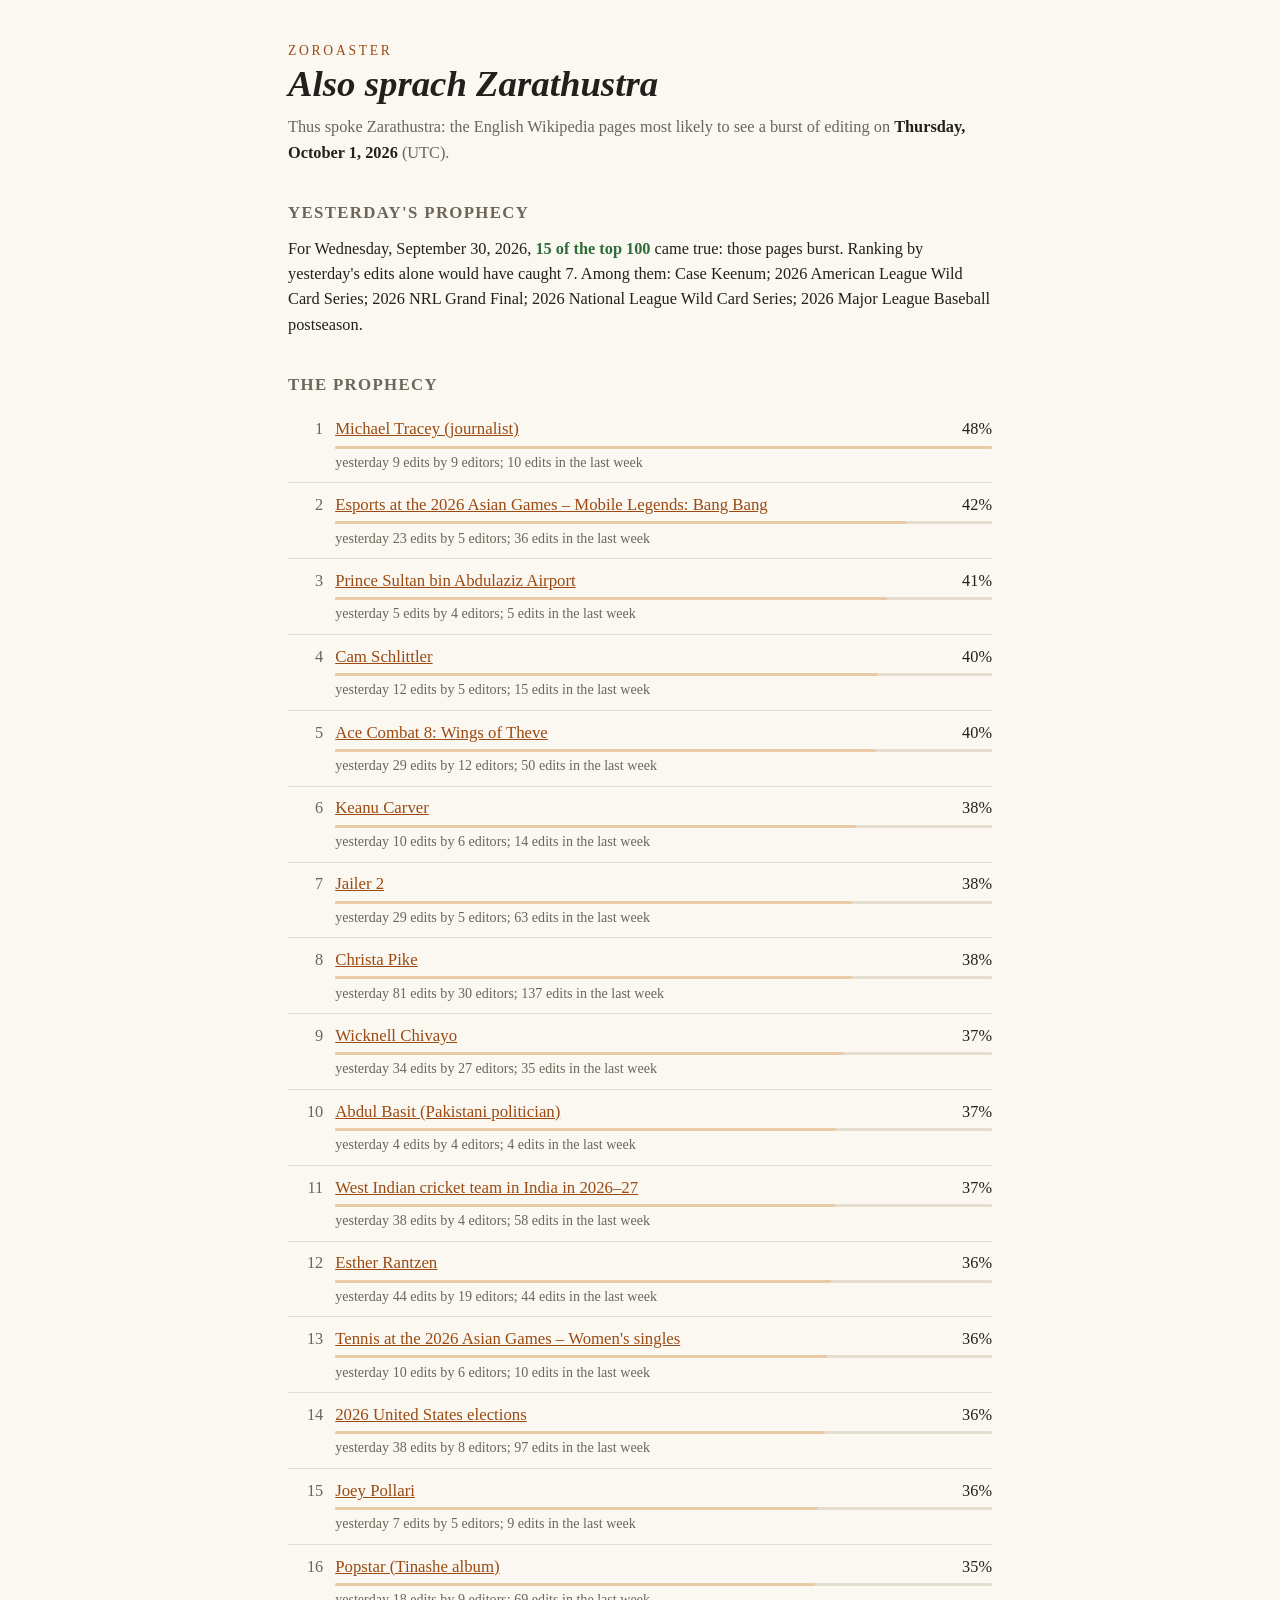
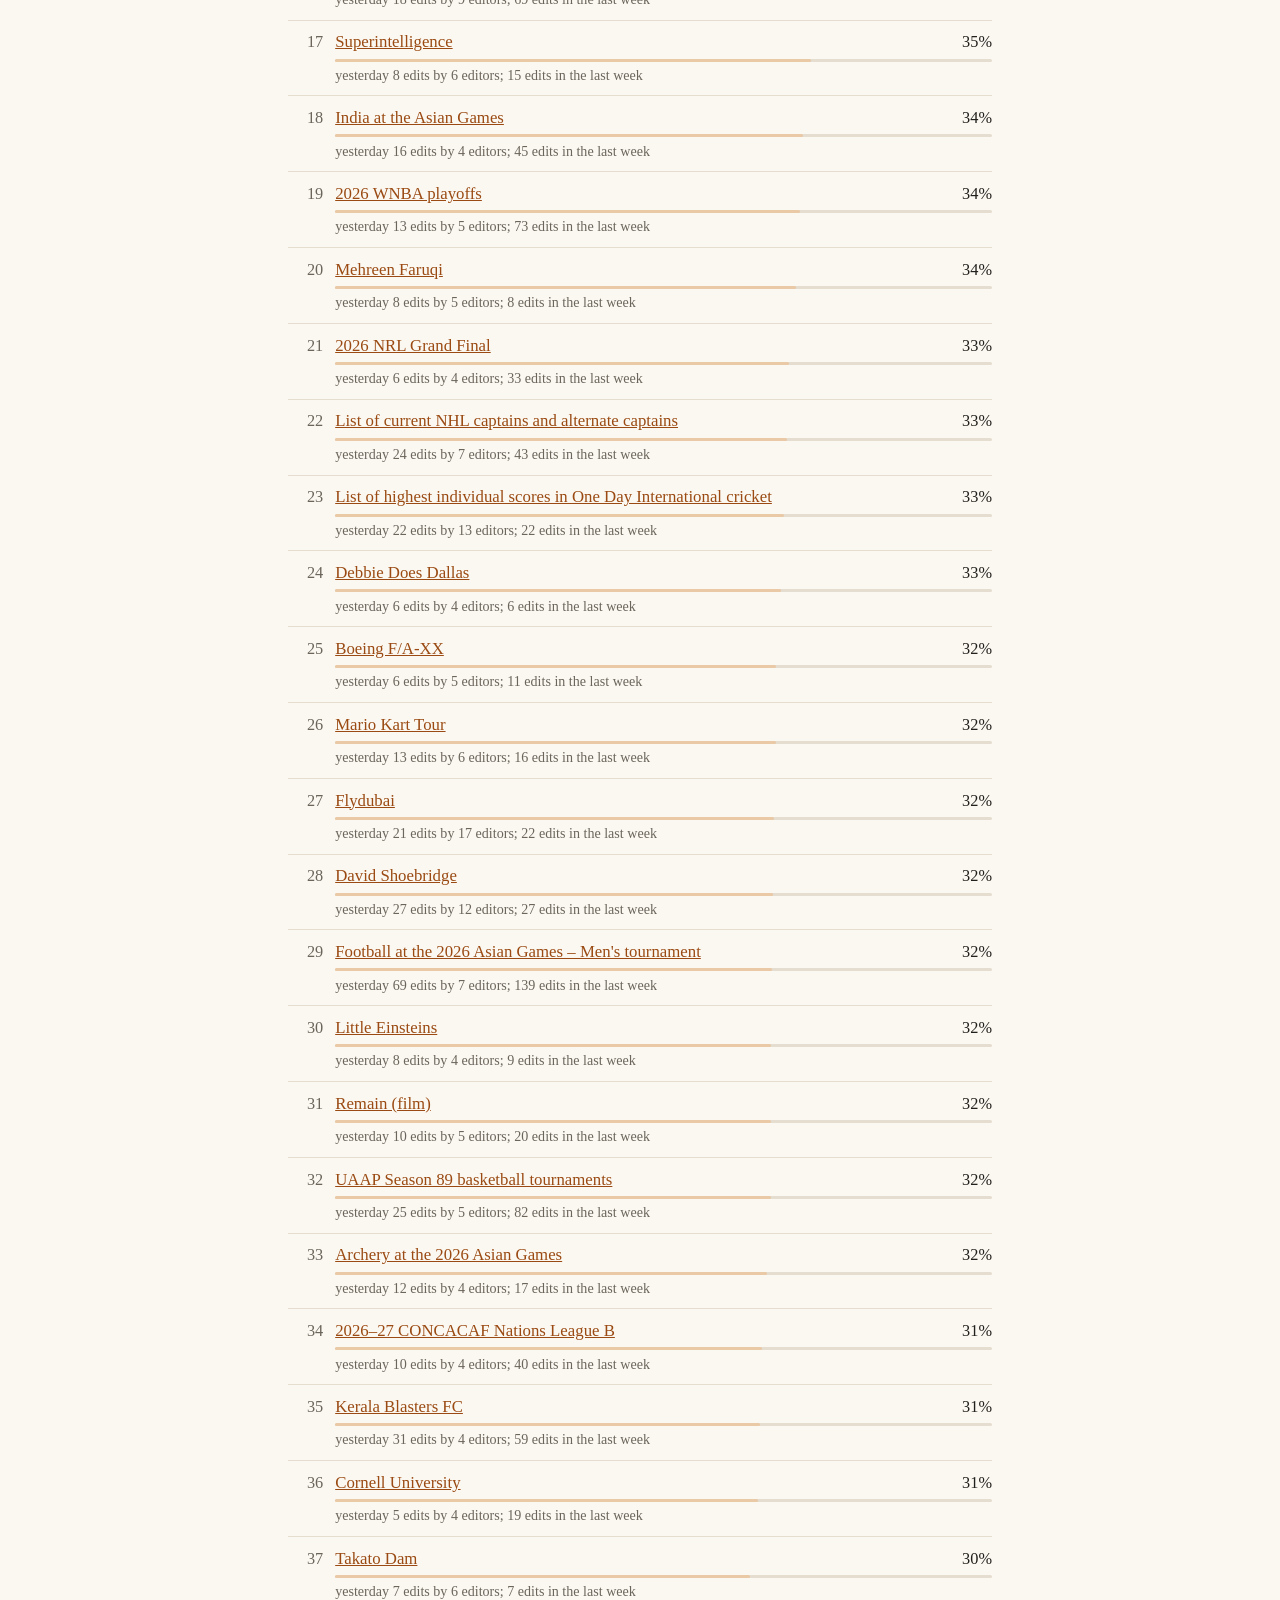
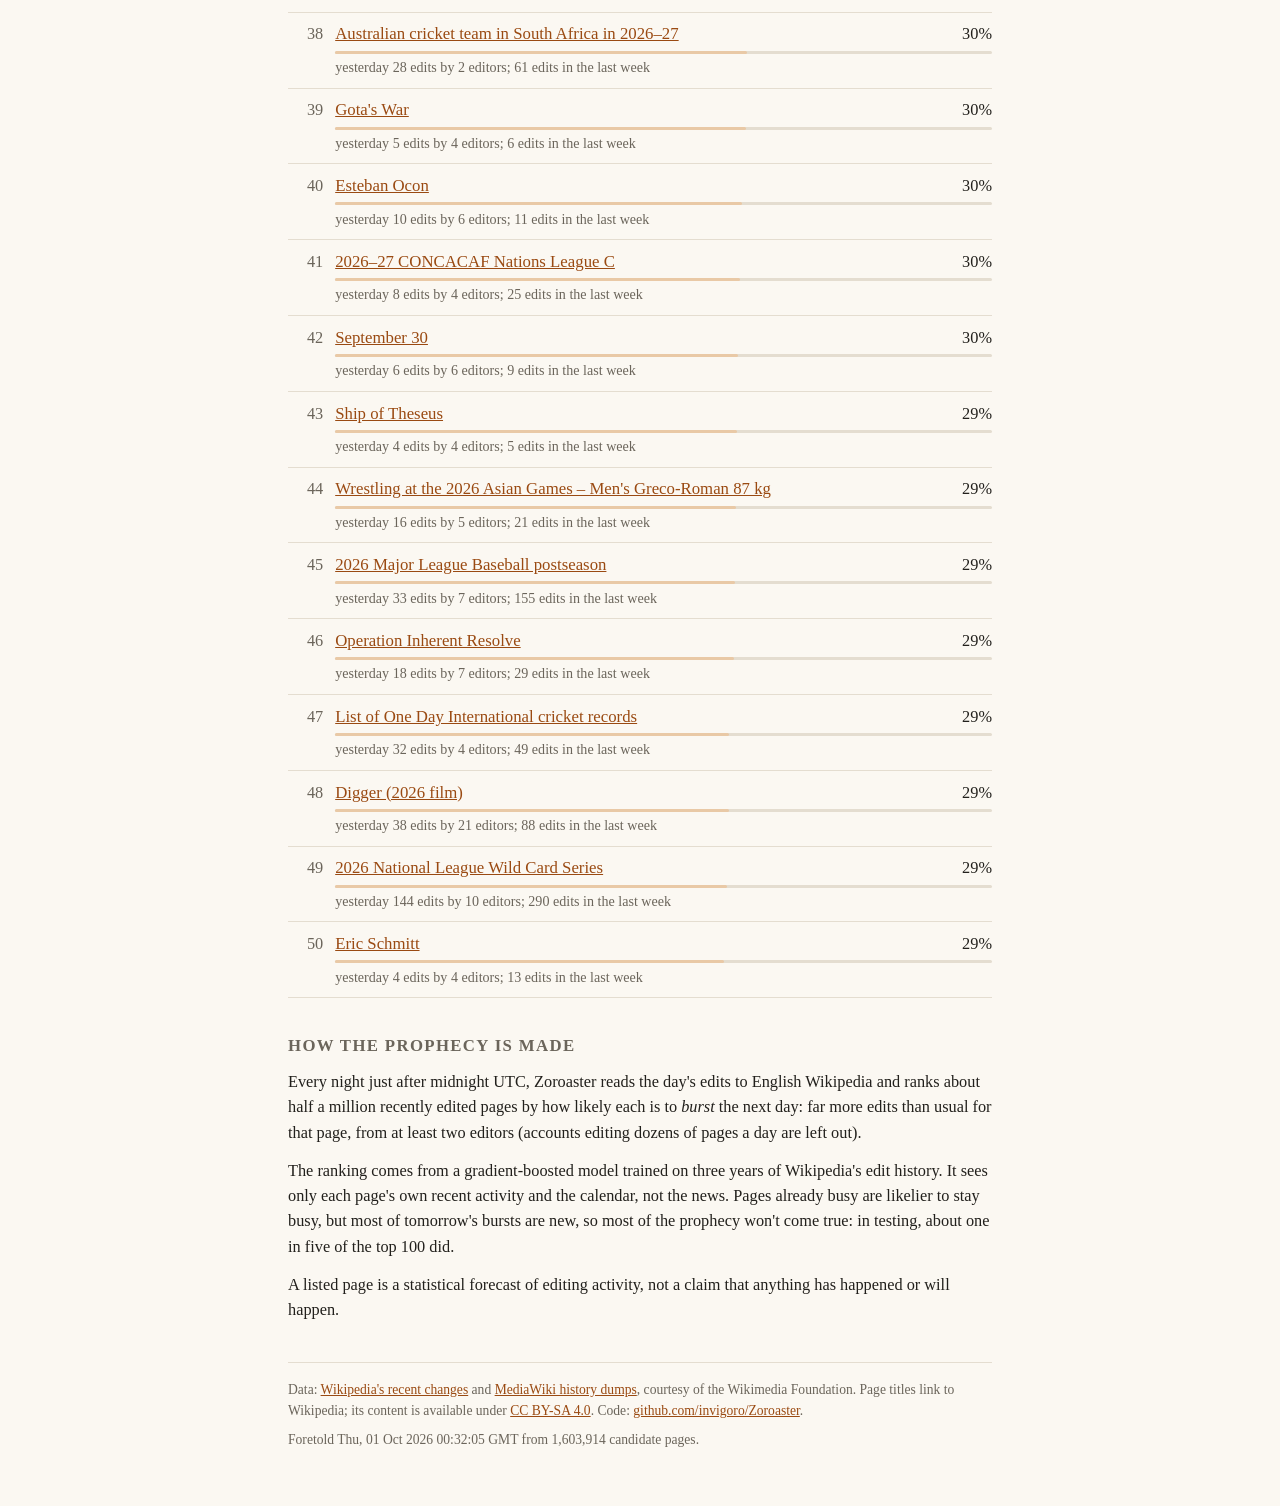
==== index.html @ 2bb51a5d "Prophecy for 2026-10-01" ====
<!doctype html>
<html lang="en">
<head>
  <meta charset="utf-8">
  <meta name="viewport" content="width=device-width, initial-scale=1">
  <title>Zoroaster: tomorrow's Wikipedia bursts</title>
  <meta name="description" content="Each night, Zoroaster reads the day's edits to English Wikipedia and foretells which pages will see a burst of editing tomorrow.">
  <link rel="stylesheet" href="style.css">
</head>
<body>
  <header>
    <p class="kicker">Zoroaster</p>
    <h1>Also sprach Zarathustra</h1>
    <p class="lede">Thus spoke Zarathustra: the English Wikipedia pages most likely to see a burst of editing
      on <strong id="day">…</strong> (UTC).</p>
  </header>

  <main>
    <section id="record" class="record" hidden>
      <h2>Yesterday's prophecy</h2>
      <p id="record-text"></p>
    </section>

    <section>
      <h2>The prophecy</h2>
      <ol id="pages" class="pages"><li class="placeholder">Consulting the flames…</li></ol>
    </section>

    <section class="about">
      <h2>How the prophecy is made</h2>
      <p>Every night just after midnight UTC, Zoroaster reads the day's edits to English Wikipedia and ranks
        about half a million recently edited pages by how likely each is to <em>burst</em> the next day: far more
        edits than usual for that page, from at least two editors (accounts editing dozens of pages a day are
        left out).</p>
      <p>The ranking comes from a gradient-boosted model trained on three years of Wikipedia's edit history.
        It sees only each page's own recent activity and the calendar, not the news. Pages already busy are
        likelier to stay busy, but most of tomorrow's bursts are new, so most of the prophecy won't come true:
        in testing, about one in five of the top 100 did.</p>
      <p>A listed page is a statistical forecast of editing activity, not a claim that anything has happened or
        will happen.</p>
    </section>
  </main>

  <footer>
    <p>Data: <a href="https://www.mediawiki.org/wiki/API:RecentChanges">Wikipedia's recent changes</a> and
      <a href="https://dumps.wikimedia.org/other/mediawiki_history/readme.html">MediaWiki history dumps</a>,
      courtesy of the Wikimedia Foundation. Page titles link to Wikipedia; its content is available under
      <a href="https://creativecommons.org/licenses/by-sa/4.0/">CC BY-SA 4.0</a>.
      Code: <a href="https://github.com/invigoro/Zoroaster">github.com/invigoro/Zoroaster</a>.</p>
    <p id="generated"></p>
  </footer>

  <script src="app.js"></script>
</body>
</html>
---- style.css ----
:root {
  --bg: #fbf8f2;
  --text: #22201c;
  --muted: #6b655b;
  --accent: #9a4a12;
  --rule: #e4ddd0;
  --bar: #e9c9a6;
  --hit: #2f6b3a;
}
@media (prefers-color-scheme: dark) {
  :root {
    --bg: #17150f;
    --text: #ece6da;
    --muted: #a39b8c;
    --accent: #e39a5c;
    --rule: #332e25;
    --bar: #5a3d22;
    --hit: #7fc28c;
  }
}

* { box-sizing: border-box; }
body {
  margin: 0 auto;
  max-width: 46rem;
  padding: 2.5rem 1rem 3rem;
  background: var(--bg);
  color: var(--text);
  font: 1.02rem/1.55 Georgia, "Iowan Old Style", "Palatino Linotype", serif;
}
a { color: var(--accent); }
h1 { font-size: 2.3rem; line-height: 1.1; margin: 0.2rem 0 0.6rem; font-style: italic; }
h2 { font-size: 1.05rem; text-transform: uppercase; letter-spacing: 0.08em; color: var(--muted); margin: 2.2rem 0 0.6rem; }
.kicker { margin: 0; color: var(--accent); letter-spacing: 0.2em; text-transform: uppercase; font-size: 0.85rem; }
.lede { margin: 0; color: var(--muted); }
.lede strong { color: var(--text); }

.record p { margin: 0; }
.record .hit { color: var(--hit); }

.pages { list-style: none; padding: 0; margin: 0; }
.pages li {
  display: grid;
  grid-template-columns: 2.2rem 1fr auto;
  gap: 0.2rem 0.75rem;
  align-items: baseline;
  padding: 0.55rem 0;
  border-bottom: 1px solid var(--rule);
}
.pages .rank { color: var(--muted); text-align: right; font-variant-numeric: tabular-nums; }
.pages .title { font-size: 1.05rem; overflow-wrap: anywhere; }
.pages .chance { font-variant-numeric: tabular-nums; white-space: nowrap; }
.pages .detail { grid-column: 2 / 4; color: var(--muted); font-size: 0.88rem; }
.pages .meter { grid-column: 2 / 4; height: 3px; background: var(--rule); border-radius: 2px; }
.pages .meter span { display: block; height: 100%; background: var(--bar); border-radius: 2px; }
.pages .placeholder { display: block; color: var(--muted); border: 0; }

.about p { margin: 0 0 0.8rem; }
footer { margin-top: 2.5rem; padding-top: 1rem; border-top: 1px solid var(--rule); color: var(--muted); font-size: 0.85rem; }
footer p { margin: 0 0 0.5rem; }

@media (max-width: 30rem) {
  h1 { font-size: 1.8rem; }
  .pages li { grid-template-columns: 1.8rem 1fr auto; }
}
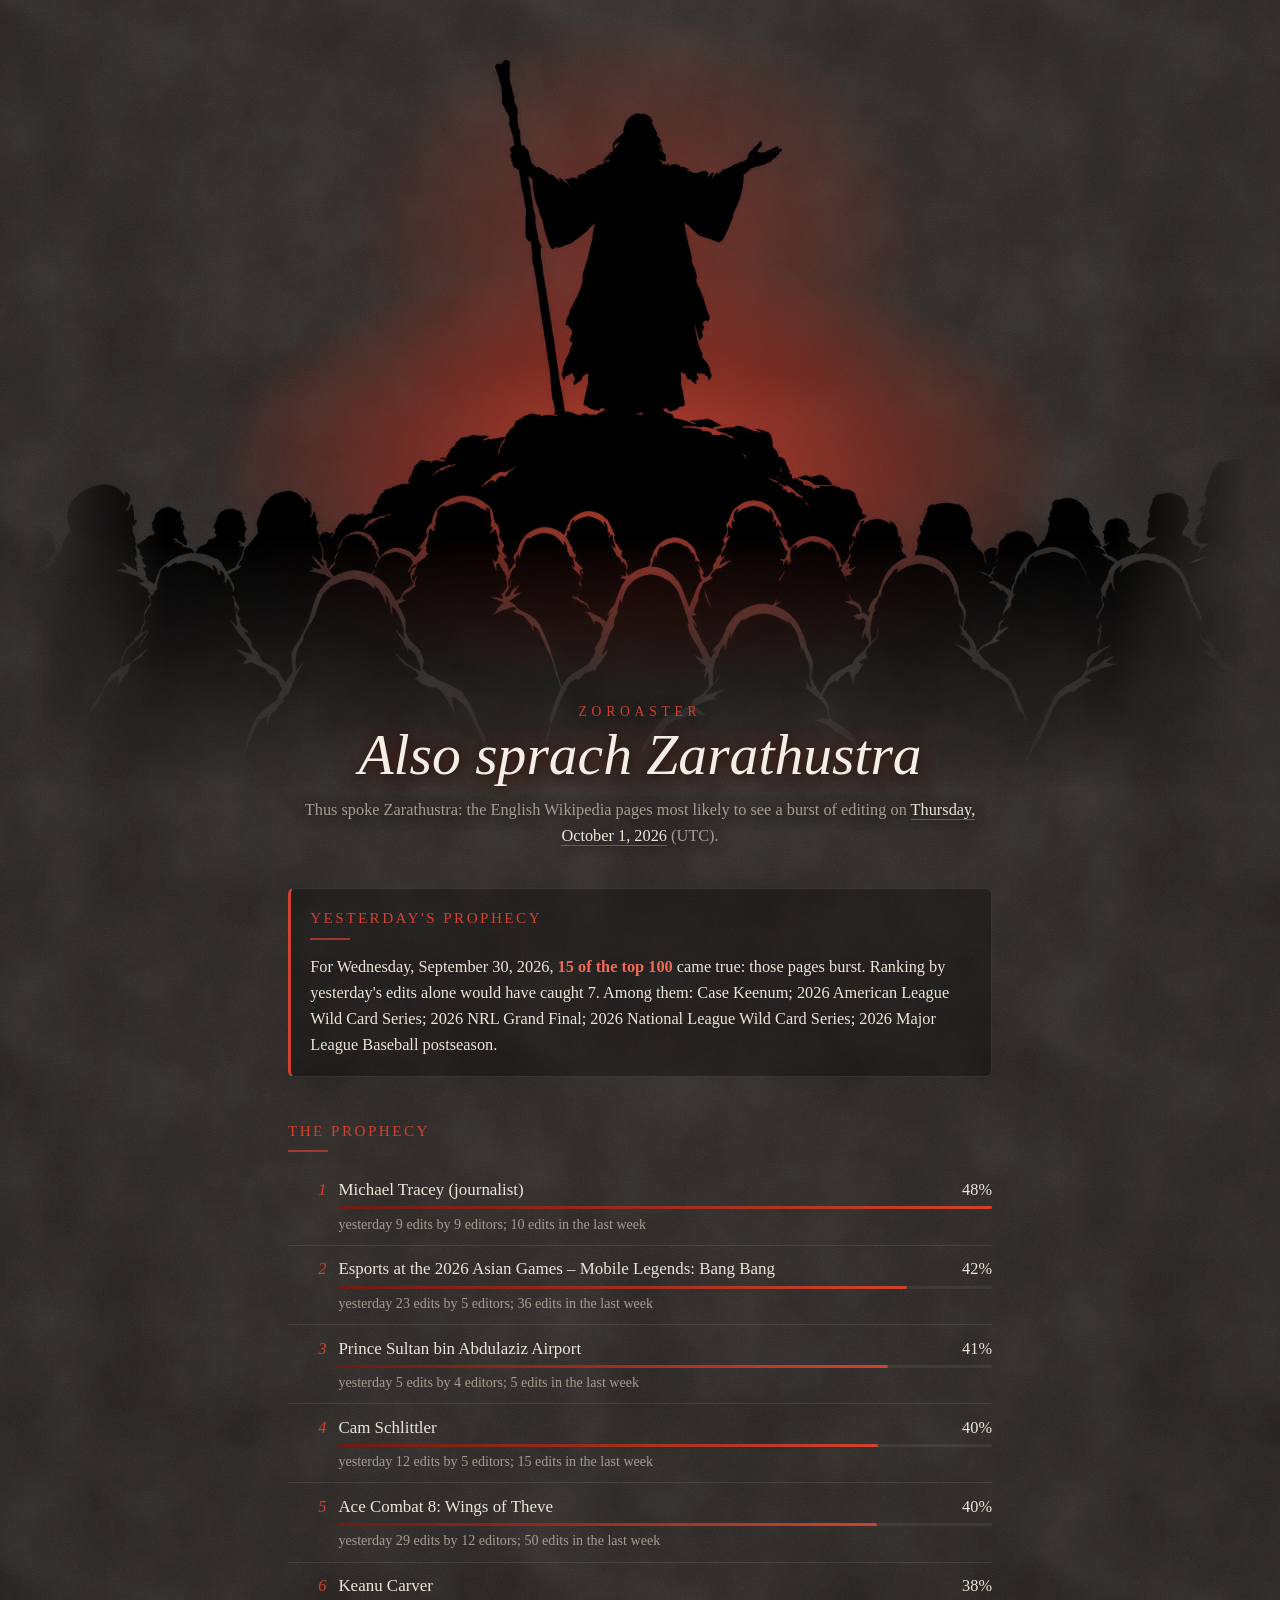
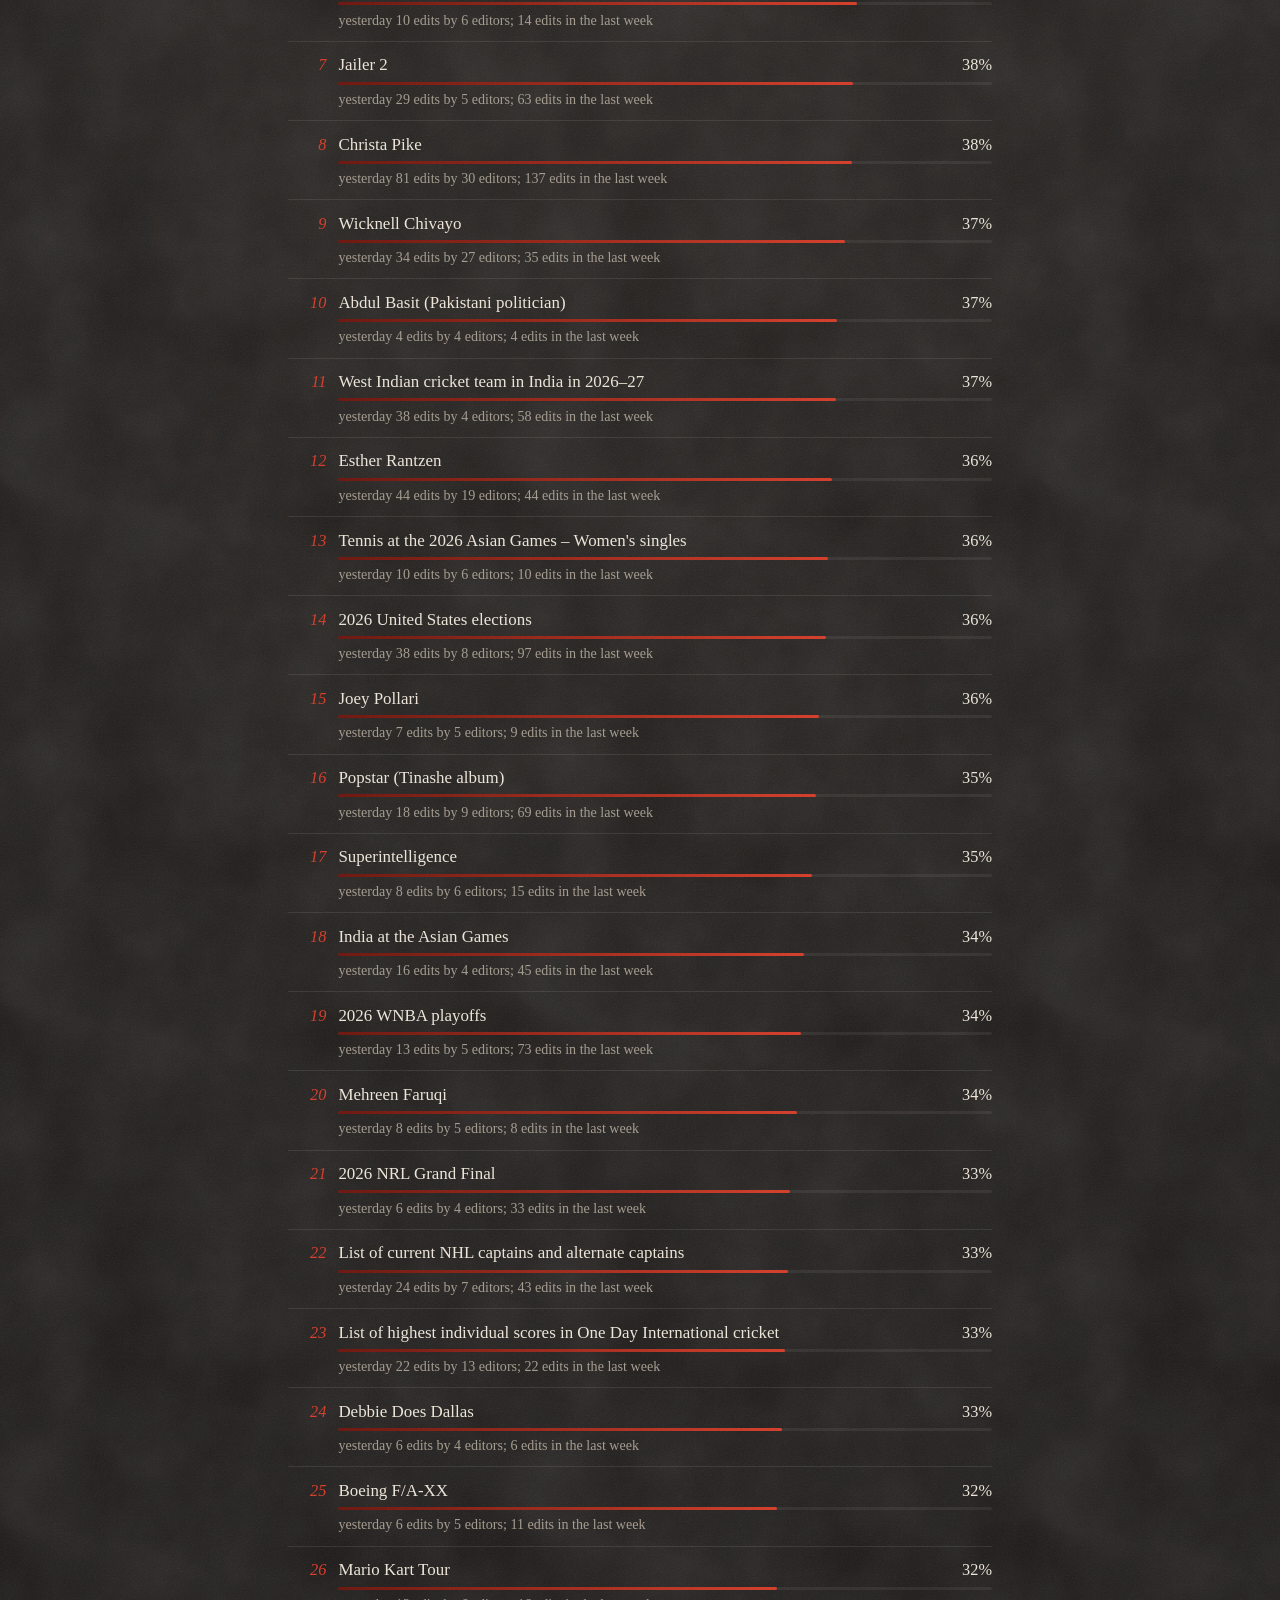
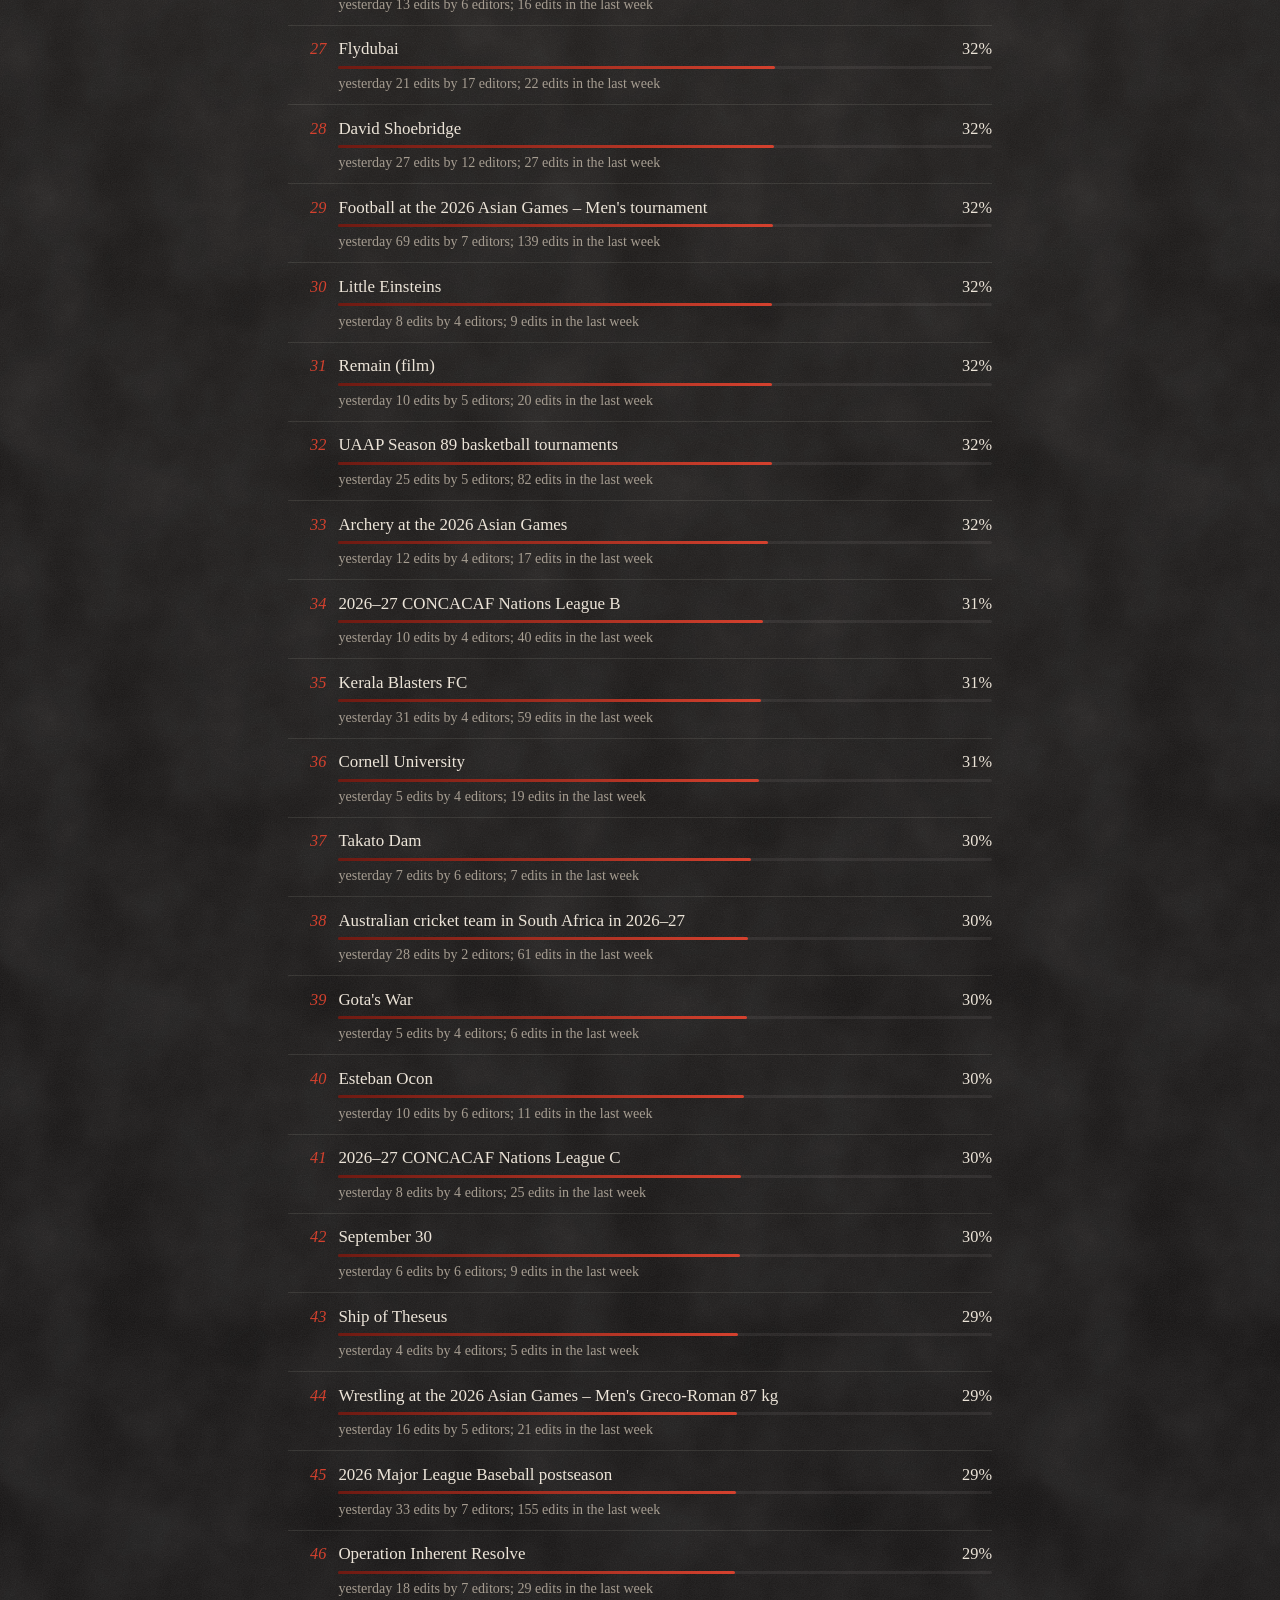
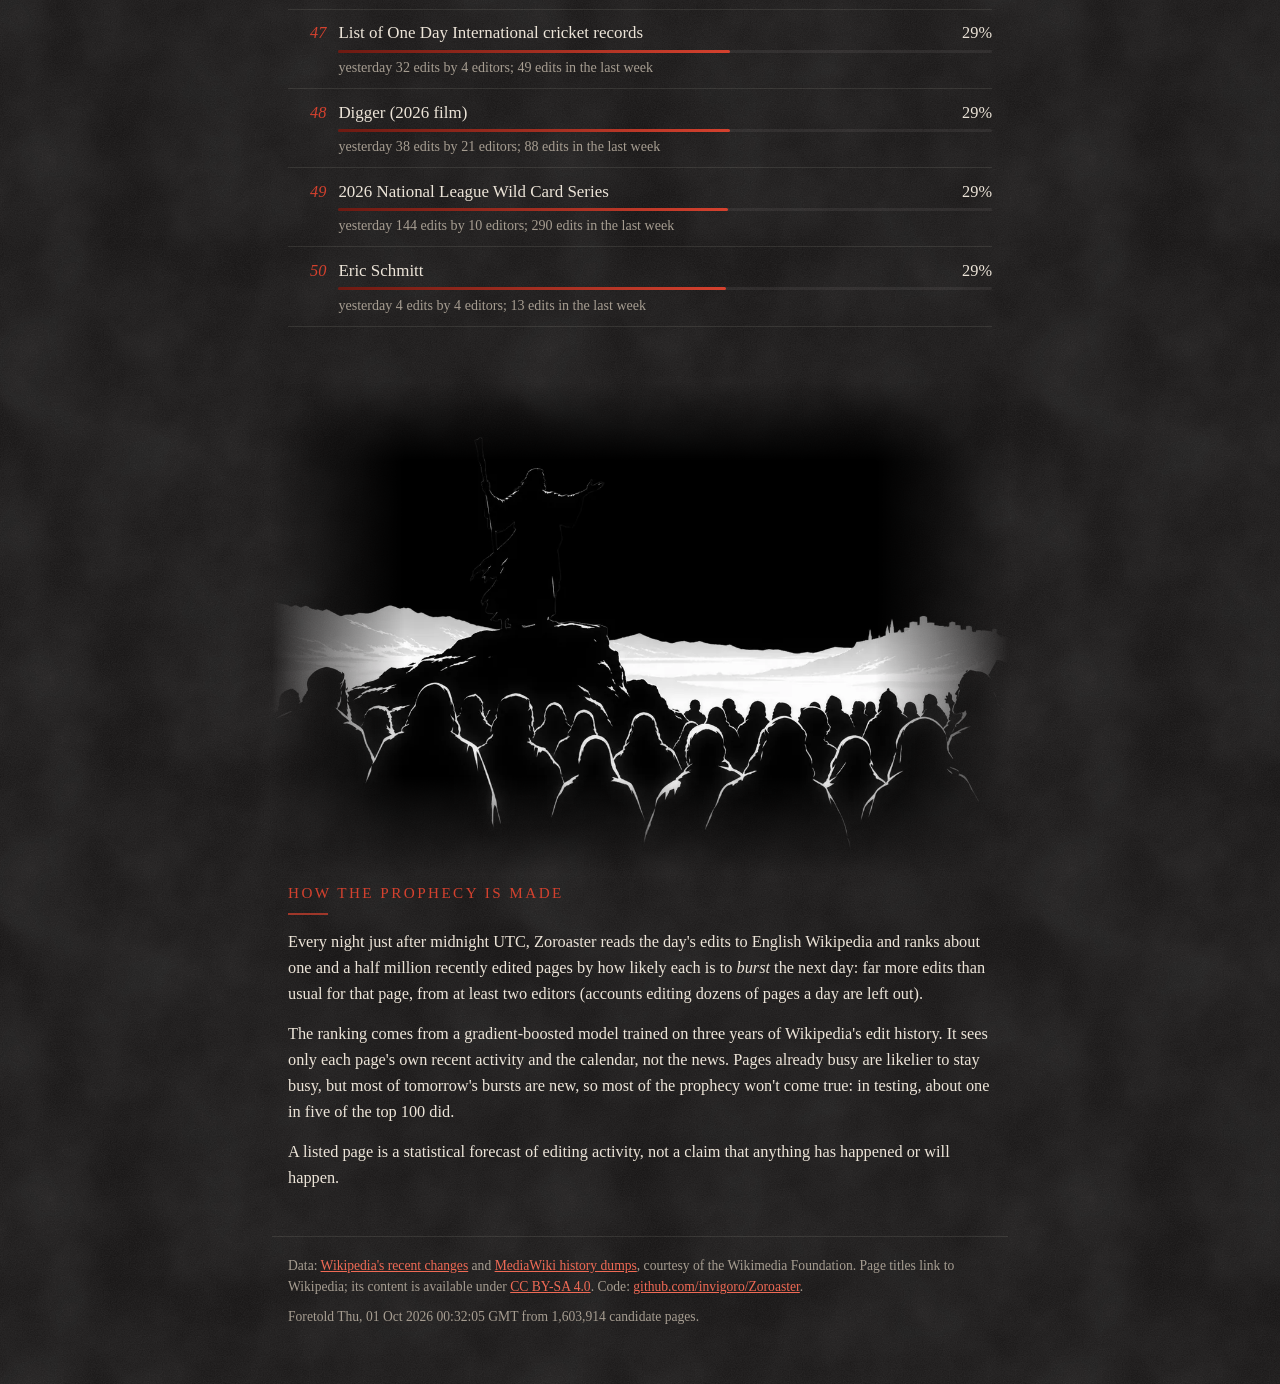
==== commit 63fc5b3a: "Prophecy for 2026-10-02" ====
--- a/index.html
+++ b/index.html
@@ -3,16 +3,24 @@
 <head>
   <meta charset="utf-8">
   <meta name="viewport" content="width=device-width, initial-scale=1">
+  <meta name="color-scheme" content="dark">
+  <meta name="theme-color" content="#151312">
   <title>Zoroaster: tomorrow's Wikipedia bursts</title>
   <meta name="description" content="Each night, Zoroaster reads the day's edits to English Wikipedia and foretells which pages will see a burst of editing tomorrow.">
   <link rel="stylesheet" href="style.css">
 </head>
 <body>
-  <header>
-    <p class="kicker">Zoroaster</p>
-    <h1>Also sprach Zarathustra</h1>
-    <p class="lede">Thus spoke Zarathustra: the English Wikipedia pages most likely to see a burst of editing
-      on <strong id="day">…</strong> (UTC).</p>
+  <header class="hero">
+    <div class="sky">
+      <img class="banner" src="img/banner.webp" width="1536" height="1024" fetchpriority="high"
+        alt="Silhouette of a prophet with a staff, one arm raised, addressing a crowd from a rocky outcrop">
+    </div>
+    <div class="masthead">
+      <p class="kicker">Zoroaster</p>
+      <h1>Also sprach Zarathustra</h1>
+      <p class="lede">Thus spoke Zarathustra: the English Wikipedia pages most likely to see a burst of editing
+        on <strong id="day">…</strong> (UTC).</p>
+    </div>
   </header>
 
   <main>
@@ -26,12 +34,17 @@
       <ol id="pages" class="pages"><li class="placeholder">Consulting the flames…</li></ol>
     </section>
 
+    <figure class="vision">
+      <img src="img/zoroaster_1.webp" width="1200" height="800" loading="lazy" decoding="async"
+        alt="Silhouette of the prophet on a crag above a gathered crowd, with a glowing valley and a distant city behind them">
+    </figure>
+
     <section class="about">
       <h2>How the prophecy is made</h2>
       <p>Every night just after midnight UTC, Zoroaster reads the day's edits to English Wikipedia and ranks
-        about half a million recently edited pages by how likely each is to <em>burst</em> the next day: far more
-        edits than usual for that page, from at least two editors (accounts editing dozens of pages a day are
-        left out).</p>
+        about one and a half million recently edited pages by how likely each is to <em>burst</em> the next day:
+        far more edits than usual for that page, from at least two editors (accounts editing dozens of pages a
+        day are left out).</p>
       <p>The ranking comes from a gradient-boosted model trained on three years of Wikipedia's edit history.
         It sees only each page's own recent activity and the calendar, not the news. Pages already busy are
         likelier to stay busy, but most of tomorrow's bursts are new, so most of the prophecy won't come true:
--- a/style.css
+++ b/style.css
@@ -1,65 +1,147 @@
+/* Dark stone, light text, red accents. The stone texture is two layers of
+   SVG noise drawn by the browser (fine grain and broad mottling), so it costs
+   no download. Each filter's region is exactly its tile, which the noise's
+   stitching needs to tile without seams (the default region is 10% larger). */
 :root {
-  --bg: #fbf8f2;
-  --text: #22201c;
-  --muted: #6b655b;
-  --accent: #9a4a12;
-  --rule: #e4ddd0;
-  --bar: #e9c9a6;
-  --hit: #2f6b3a;
-}
-@media (prefers-color-scheme: dark) {
-  :root {
-    --bg: #17150f;
-    --text: #ece6da;
-    --muted: #a39b8c;
-    --accent: #e39a5c;
-    --rule: #332e25;
-    --bar: #5a3d22;
-    --hit: #7fc28c;
-  }
+  color-scheme: dark;
+  --stone: #1e1b19;
+  --stone-deep: #121010;
+  --text: #ece4d8;
+  --muted: #a69d91;
+  --red: #d4412e;
+  --red-bright: #f06a55;
+  --red-deep: #6e1a12;
+  --rule: rgba(236, 228, 216, 0.1);
+  --panel: rgba(0, 0, 0, 0.3);
+  --grain: url("data:image/svg+xml,%3Csvg xmlns='http://www.w3.org/2000/svg' width='160' height='160'%3E%3Cfilter id='g' x='0' y='0' width='100%25' height='100%25'%3E%3CfeTurbulence type='fractalNoise' baseFrequency='.85' numOctaves='3' stitchTiles='stitch'/%3E%3CfeColorMatrix type='saturate' values='0'/%3E%3C/filter%3E%3Crect width='100%25' height='100%25' filter='url(%23g)' opacity='.09'/%3E%3C/svg%3E");
+  --mottle: url("data:image/svg+xml,%3Csvg xmlns='http://www.w3.org/2000/svg' width='520' height='520'%3E%3Cfilter id='m' x='0' y='0' width='100%25' height='100%25'%3E%3CfeTurbulence type='fractalNoise' baseFrequency='.011' numOctaves='5' seed='7' stitchTiles='stitch'/%3E%3CfeColorMatrix type='saturate' values='0'/%3E%3C/filter%3E%3Crect width='100%25' height='100%25' filter='url(%23m)' opacity='.12'/%3E%3C/svg%3E");
 }
 
 * { box-sizing: border-box; }
+html { min-height: 100%; }  /* the body's background covers the whole window, even past a short page */
 body {
-  margin: 0 auto;
+  margin: 0;
+  color: var(--text);
+  background:
+    var(--grain),
+    var(--mottle),
+    radial-gradient(ellipse 120% 80% at 50% 0%, #2a2522 0%, var(--stone) 50%, var(--stone-deep) 100%) no-repeat,
+    var(--stone-deep);
+  font: 1.02rem/1.6 Georgia, "Iowan Old Style", "Palatino Linotype", serif;
+}
+a { color: var(--red-bright); }
+a:hover { color: #ff8f7d; }
+
+/* The banner: the art's white is transparent, so a red glow behind it fills the
+   sky and lights the outlines in the crowd. Two crossed masks fade its sides
+   and bottom into the stone. */
+.hero { position: relative; max-width: 76rem; margin: 0 auto; }
+.sky {
+  background:
+    radial-gradient(ellipse 46% 34% at 50% 58%, rgba(214, 64, 44, 0.85), rgba(160, 40, 28, 0.5) 45%, rgba(110, 26, 18, 0) 78%),
+    radial-gradient(ellipse 34% 40% at 50% 30%, rgba(170, 44, 30, 0.55), rgba(170, 44, 30, 0) 72%);
+}
+.banner {
+  display: block;
+  width: 100%;
+  height: auto;
+  -webkit-mask-image: linear-gradient(to right, transparent, #000 11%, #000 89%, transparent),
+    linear-gradient(to bottom, #000 66%, transparent 97%);
+  -webkit-mask-composite: source-in;
+          mask-image: linear-gradient(to right, transparent, #000 11%, #000 89%, transparent),
+    linear-gradient(to bottom, #000 66%, transparent 97%);
+          mask-composite: intersect;
+}
+.masthead {
+  position: relative;
   max-width: 46rem;
-  padding: 2.5rem 1rem 3rem;
-  background: var(--bg);
-  color: var(--text);
-  font: 1.02rem/1.55 Georgia, "Iowan Old Style", "Palatino Linotype", serif;
+  margin: -9% auto 0;
+  padding: 0 1rem;
+  text-align: center;
+  text-shadow: 0 2px 14px rgba(0, 0, 0, 0.85);
 }
-a { color: var(--accent); }
-h1 { font-size: 2.3rem; line-height: 1.1; margin: 0.2rem 0 0.6rem; font-style: italic; }
-h2 { font-size: 1.05rem; text-transform: uppercase; letter-spacing: 0.08em; color: var(--muted); margin: 2.2rem 0 0.6rem; }
-.kicker { margin: 0; color: var(--accent); letter-spacing: 0.2em; text-transform: uppercase; font-size: 0.85rem; }
+.kicker { margin: 0; color: var(--red); letter-spacing: 0.35em; text-transform: uppercase; font-size: 0.85rem; }
+h1 {
+  margin: 0.15rem 0 0.7rem;
+  font-size: clamp(2.2rem, 5.5vw, 3.6rem);
+  line-height: 1.05;
+  font-style: italic;
+  font-weight: 400;
+  color: #f5eee4;
+  text-shadow: 0 0 28px rgba(212, 65, 46, 0.45), 0 2px 14px rgba(0, 0, 0, 0.85);
+}
 .lede { margin: 0; color: var(--muted); }
-.lede strong { color: var(--text); }
+.lede strong { color: var(--text); font-weight: 400; border-bottom: 1px solid var(--red); }
 
+main { max-width: 46rem; margin: 0 auto; padding: 0 1rem; }
+h2 {
+  margin: 2.6rem 0 0.9rem;
+  color: var(--red);
+  font-size: 0.95rem;
+  font-weight: 400;
+  text-transform: uppercase;
+  letter-spacing: 0.16em;
+}
+h2::after { content: ""; display: block; width: 2.5rem; height: 2px; margin-top: 0.45rem; background: var(--red); opacity: 0.7; }
+
+.record {
+  margin-top: 2.4rem;
+  padding: 0.2rem 1.2rem 1.1rem;
+  background: var(--panel);
+  border: 1px solid var(--rule);
+  border-left: 3px solid var(--red);
+  border-radius: 6px;
+}
+.record h2 { margin-top: 0.9rem; }
 .record p { margin: 0; }
-.record .hit { color: var(--hit); }
+.record .hit { color: var(--red-bright); }
 
 .pages { list-style: none; padding: 0; margin: 0; }
 .pages li {
   display: grid;
-  grid-template-columns: 2.2rem 1fr auto;
+  grid-template-columns: 2.4rem 1fr auto;
   gap: 0.2rem 0.75rem;
   align-items: baseline;
-  padding: 0.55rem 0;
+  padding: 0.6rem 0;
   border-bottom: 1px solid var(--rule);
 }
-.pages .rank { color: var(--muted); text-align: right; font-variant-numeric: tabular-nums; }
-.pages .title { font-size: 1.05rem; overflow-wrap: anywhere; }
+.pages .rank { color: var(--red); font-style: italic; text-align: right; font-variant-numeric: tabular-nums; }
+.pages .title { color: var(--text); font-size: 1.06rem; text-decoration: none; overflow-wrap: anywhere; }
+.pages .title:hover { color: var(--red-bright); text-decoration: underline; }
 .pages .chance { font-variant-numeric: tabular-nums; white-space: nowrap; }
 .pages .detail { grid-column: 2 / 4; color: var(--muted); font-size: 0.88rem; }
-.pages .meter { grid-column: 2 / 4; height: 3px; background: var(--rule); border-radius: 2px; }
-.pages .meter span { display: block; height: 100%; background: var(--bar); border-radius: 2px; }
+.pages .meter { grid-column: 2 / 4; height: 3px; background: rgba(236, 228, 216, 0.07); border-radius: 2px; }
+.pages .meter span { display: block; height: 100%; background: linear-gradient(90deg, var(--red-deep), var(--red)); border-radius: 2px; }
 .pages .placeholder { display: block; color: var(--muted); border: 0; }
 
-.about p { margin: 0 0 0.8rem; }
-footer { margin-top: 2.5rem; padding-top: 1rem; border-top: 1px solid var(--rule); color: var(--muted); font-size: 0.85rem; }
+/* The second picture is a night scene on black. Crossed masks fade all four
+   edges, including the bright horizon at the sides, into the stone. */
+.vision { margin: 3.5rem -1rem 0; }
+.vision img {
+  display: block;
+  width: 100%;
+  height: auto;
+  -webkit-mask-image: linear-gradient(to right, transparent, #000 18%, #000 82%, transparent),
+    linear-gradient(to bottom, transparent, #000 16%, #000 80%, transparent);
+  -webkit-mask-composite: source-in;
+          mask-image: linear-gradient(to right, transparent, #000 18%, #000 82%, transparent),
+    linear-gradient(to bottom, transparent, #000 16%, #000 80%, transparent);
+          mask-composite: intersect;
+}
+.vision + .about h2 { margin-top: 0.5rem; }
+
+.about p { margin: 0 0 0.85rem; }
+footer {
+  max-width: 46rem;
+  margin: 2.8rem auto 0;
+  padding: 1.1rem 1rem 3rem;
+  border-top: 1px solid var(--rule);
+  color: var(--muted);
+  font-size: 0.85rem;
+}
 footer p { margin: 0 0 0.5rem; }
 
 @media (max-width: 30rem) {
-  h1 { font-size: 1.8rem; }
-  .pages li { grid-template-columns: 1.8rem 1fr auto; }
+  .masthead { margin-top: -6%; }
+  .pages li { grid-template-columns: 1.9rem 1fr auto; }
 }
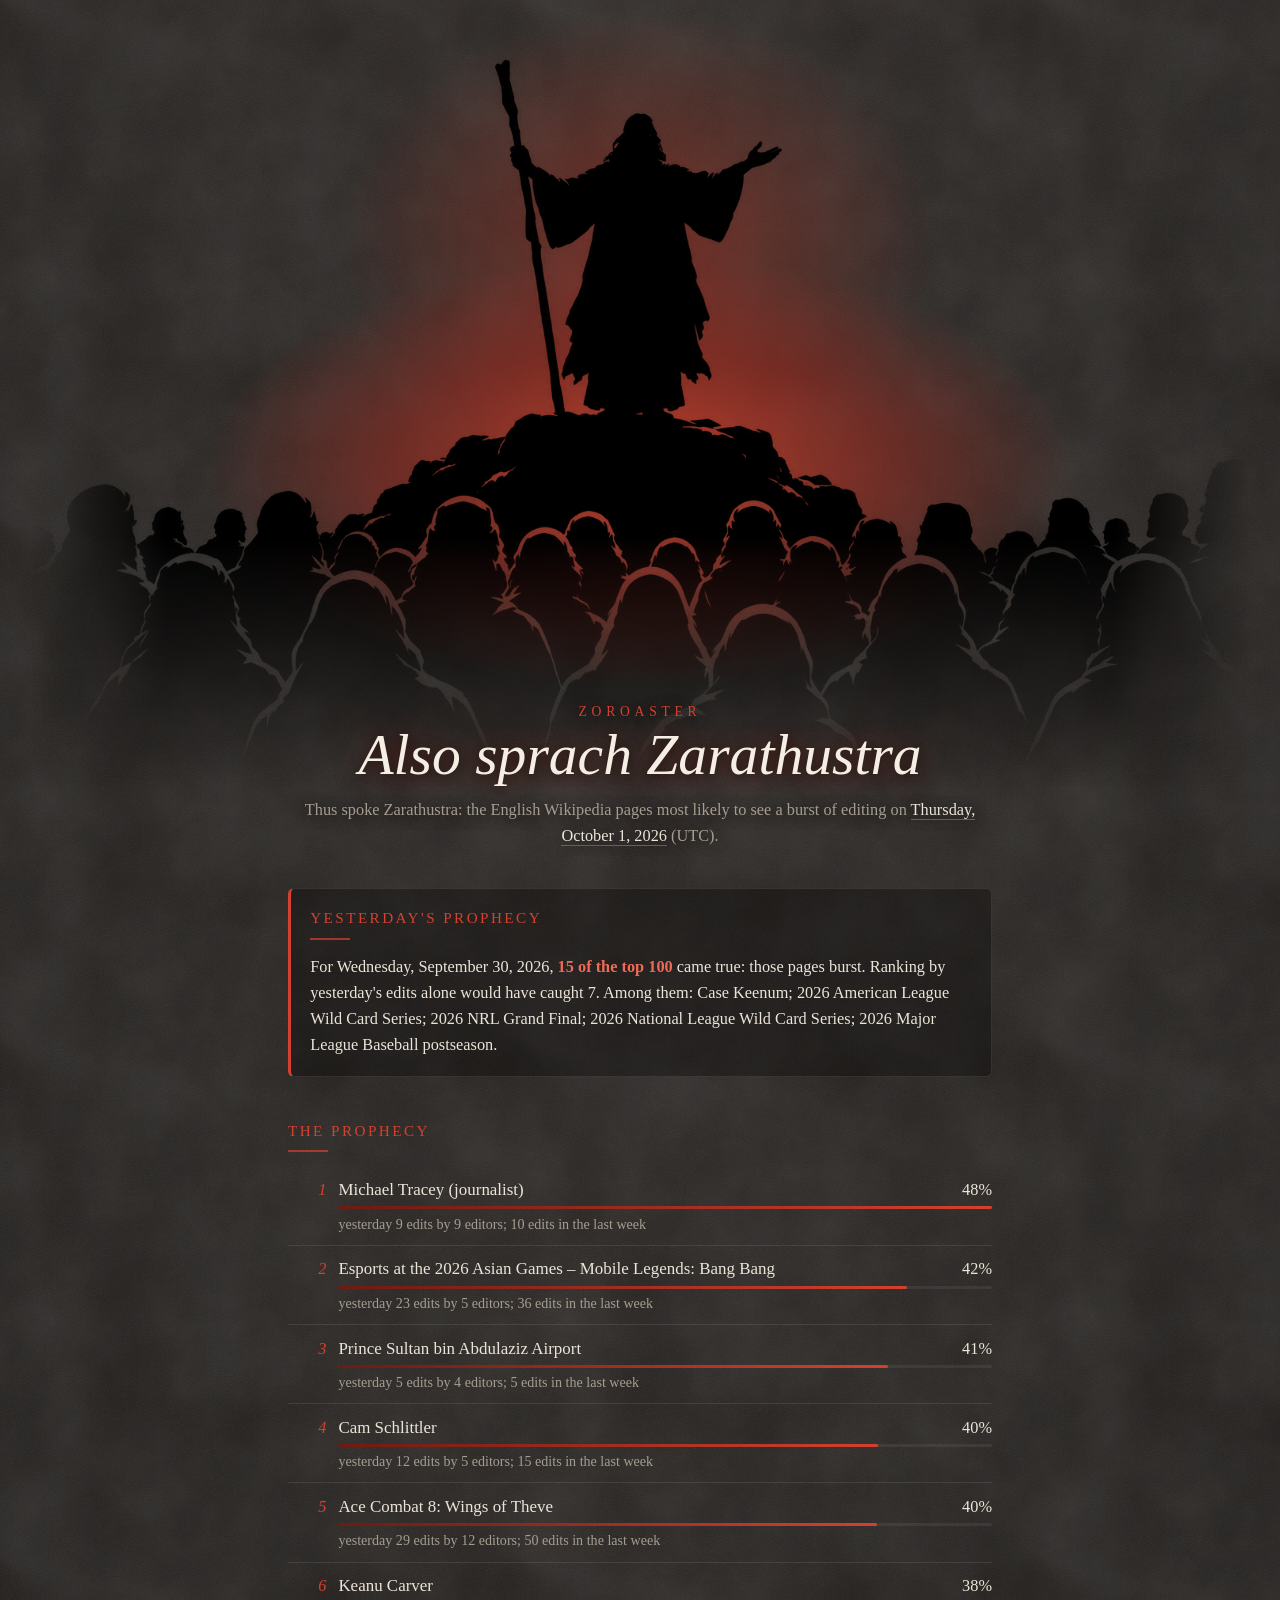
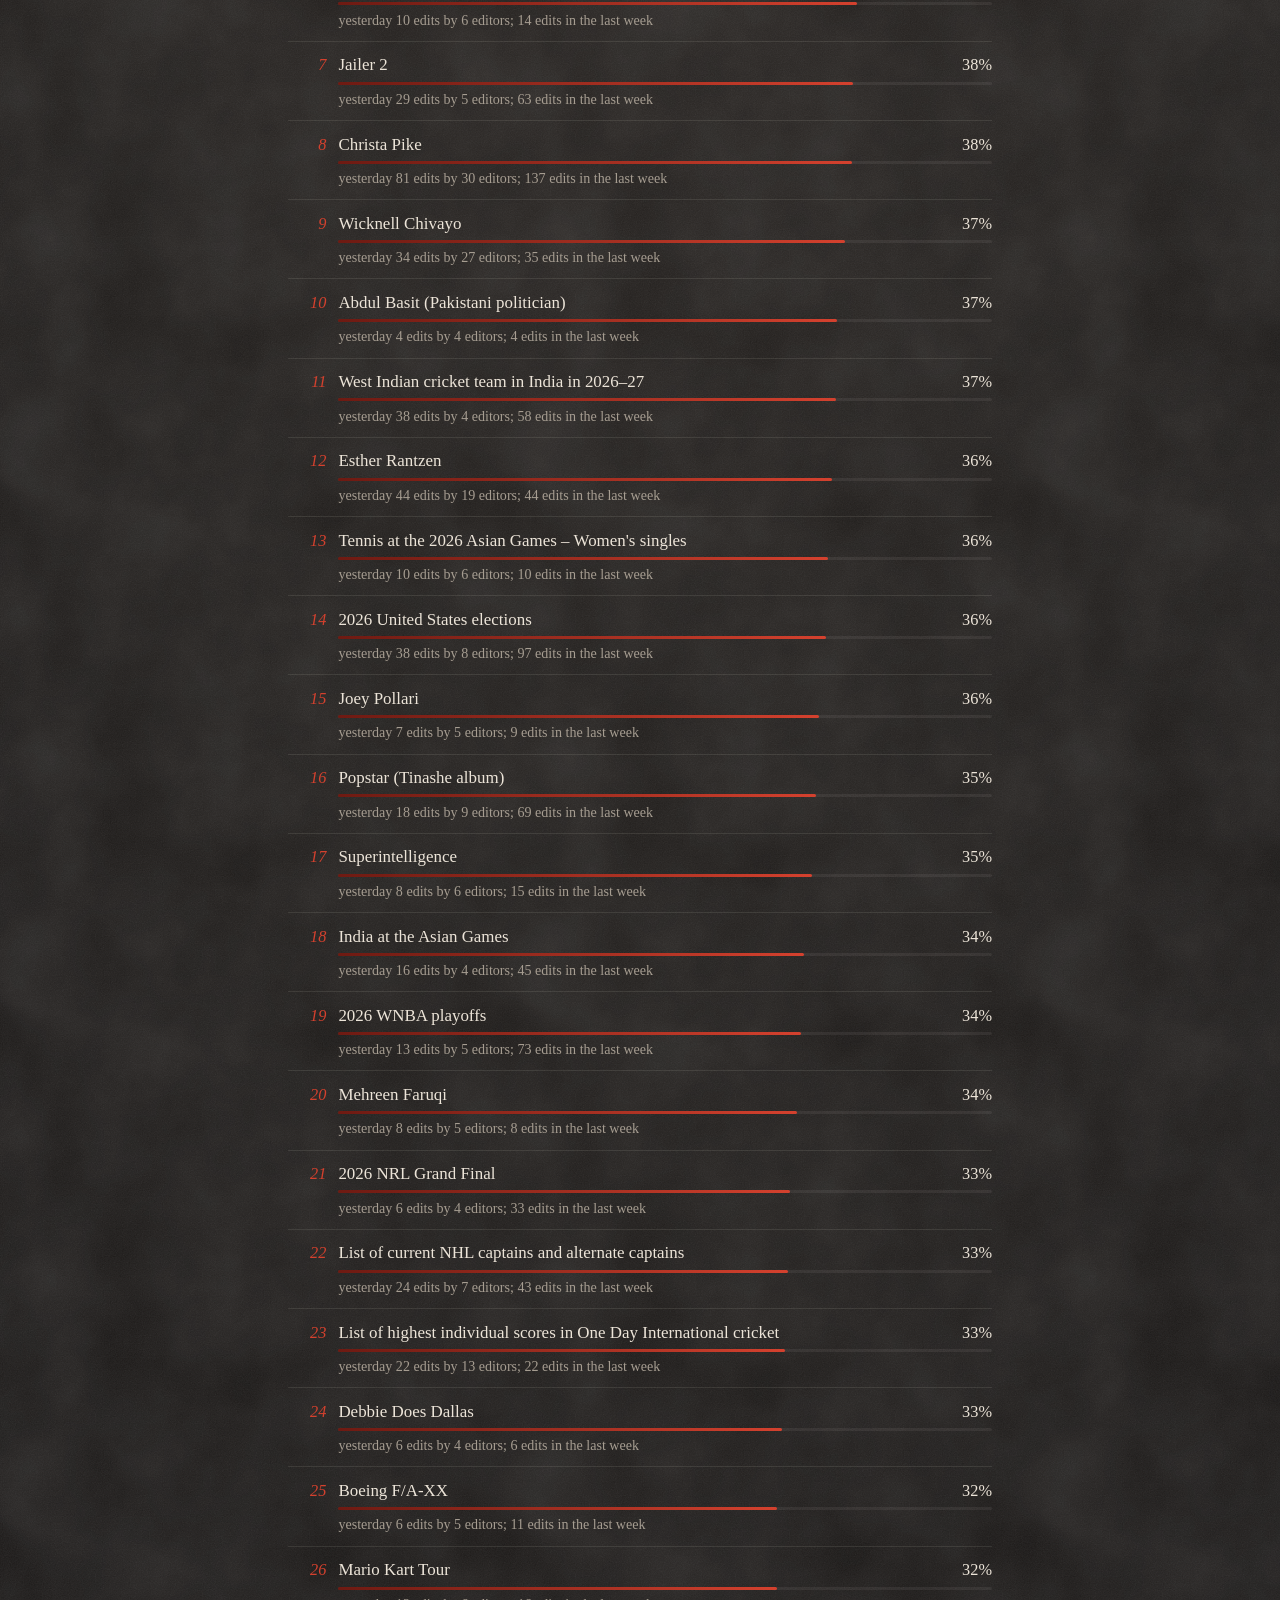
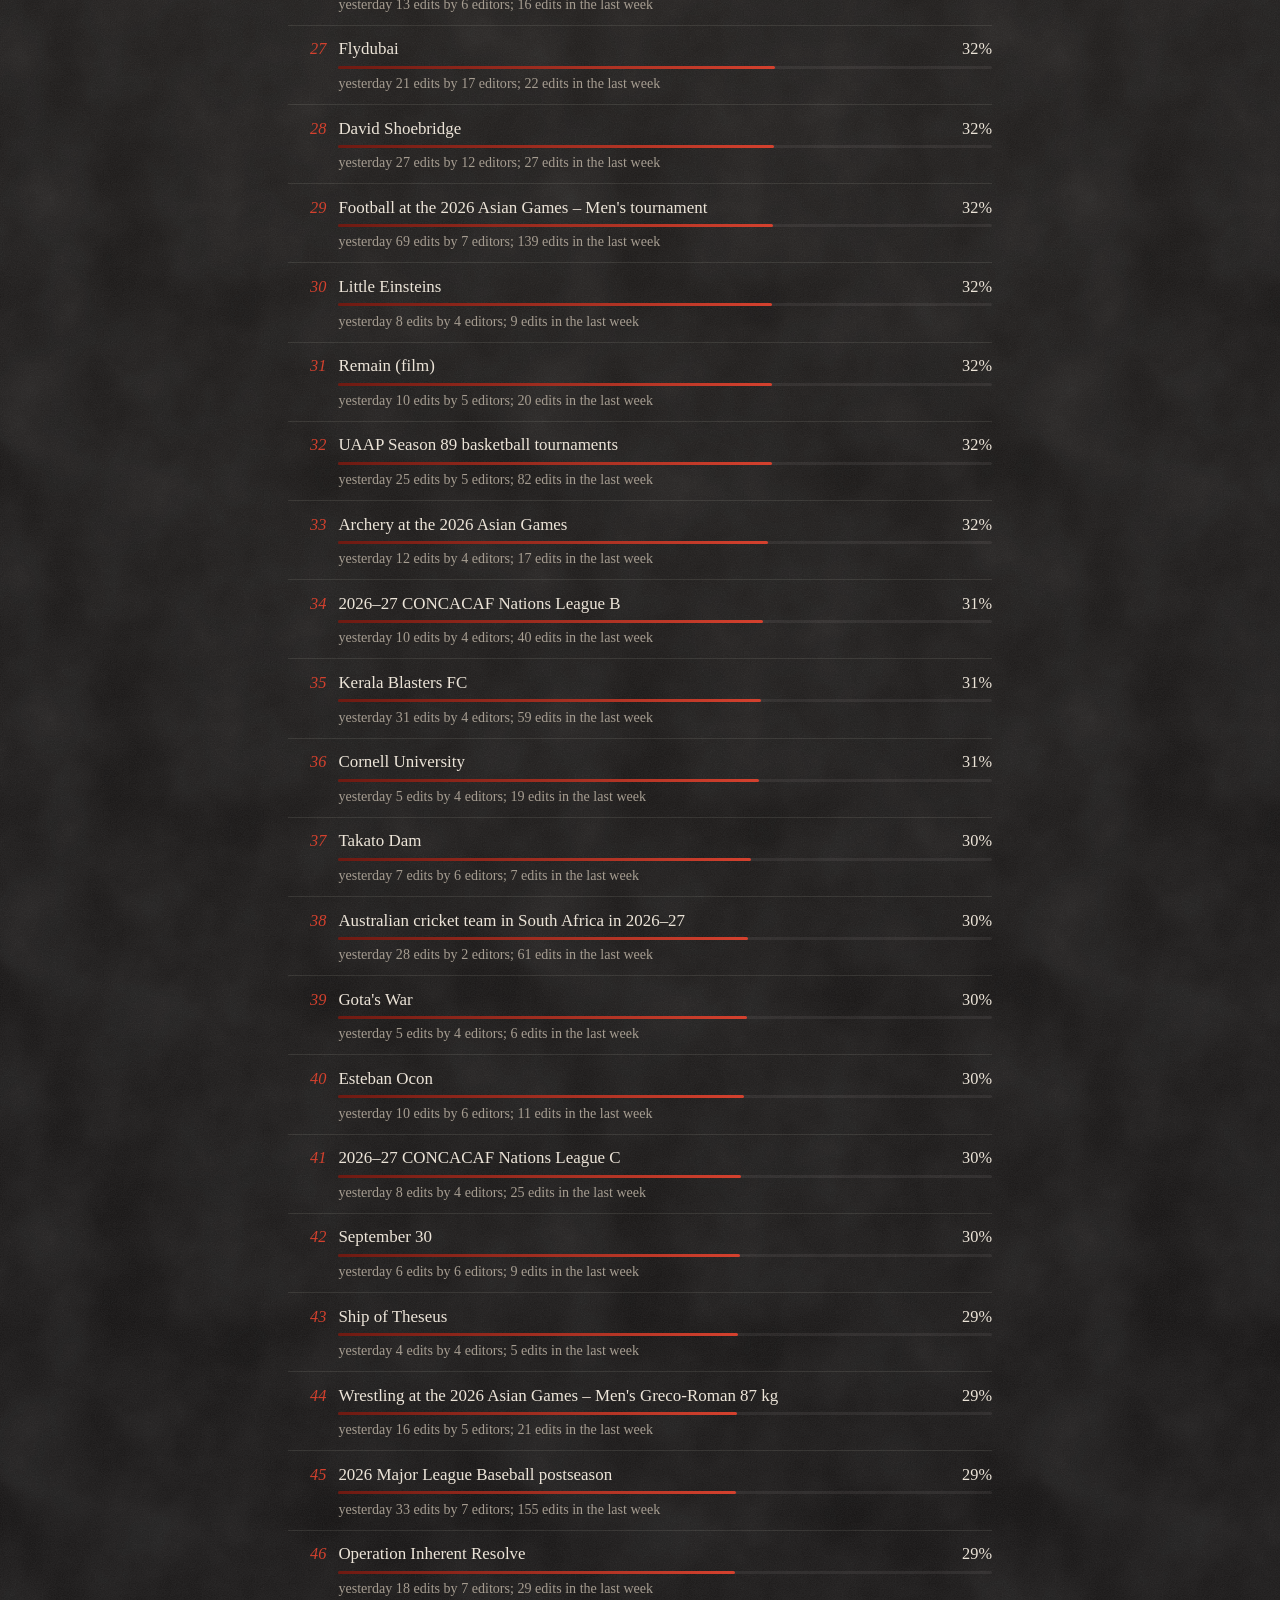
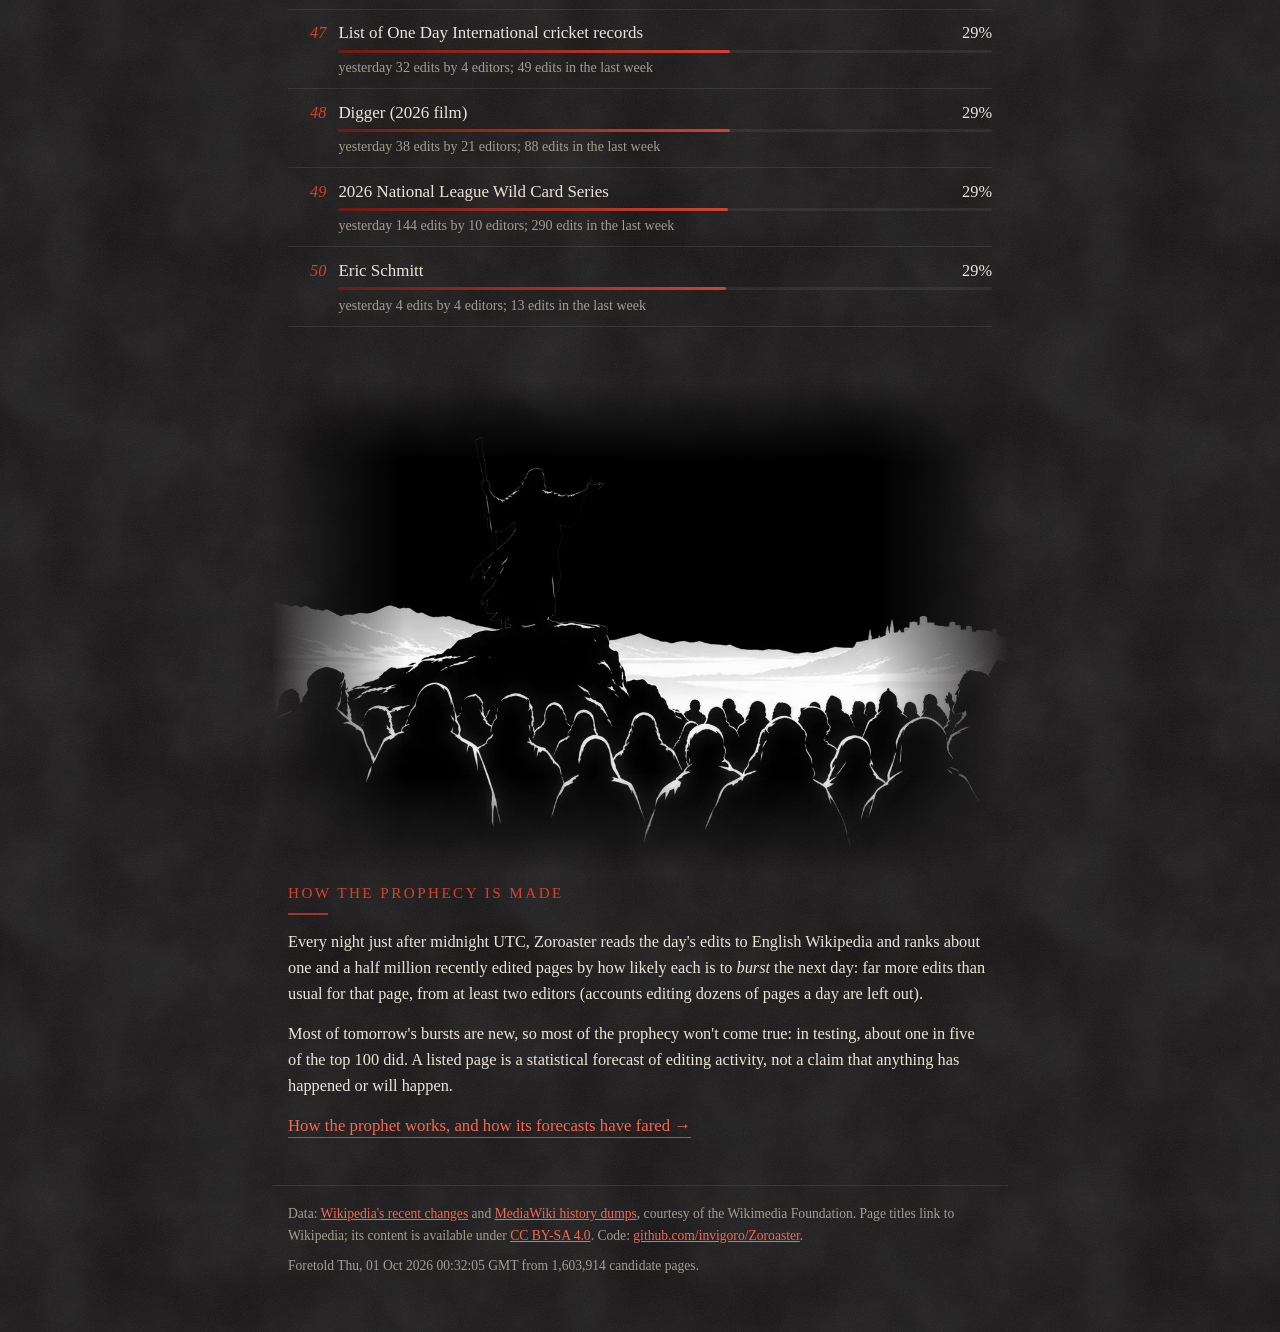
==== commit 9f85ce6c: "Prophecy for 2026-10-02" ====
--- a/index.html
+++ b/index.html
@@ -45,12 +45,10 @@
         about one and a half million recently edited pages by how likely each is to <em>burst</em> the next day:
         far more edits than usual for that page, from at least two editors (accounts editing dozens of pages a
         day are left out).</p>
-      <p>The ranking comes from a gradient-boosted model trained on three years of Wikipedia's edit history.
-        It sees only each page's own recent activity and the calendar, not the news. Pages already busy are
-        likelier to stay busy, but most of tomorrow's bursts are new, so most of the prophecy won't come true:
-        in testing, about one in five of the top 100 did.</p>
-      <p>A listed page is a statistical forecast of editing activity, not a claim that anything has happened or
-        will happen.</p>
+      <p>Most of tomorrow's bursts are new, so most of the prophecy won't come true: in testing, about one in five
+        of the top 100 did. A listed page is a statistical forecast of editing activity, not a claim that anything
+        has happened or will happen.</p>
+      <p class="more-link"><a href="how.html">How the prophet works, and how its forecasts have fared →</a></p>
     </section>
   </main>
 
--- a/style.css
+++ b/style.css
@@ -145,3 +145,49 @@
   .masthead { margin-top: -6%; }
   .pages li { grid-template-columns: 1.9rem 1fr auto; }
 }
+
+/* "How the prophet works" (how.html): a smaller banner, whole rather than
+   cropped, then the scores and every test forecast next to what happened. */
+.hero.compact .sky { max-width: 38rem; margin: 0 auto; }
+.hero.compact .masthead { margin-top: -4.5rem; }
+.kicker a { color: inherit; text-decoration: none; }
+.back { margin: 1.6rem 0 0; font-size: 0.95rem; }
+.back a { text-decoration: none; }
+.more-link { margin: 1.4rem 0 0; font-size: 1.05rem; }
+.more-link a { text-decoration: none; border-bottom: 1px solid var(--red); padding-bottom: 0.1rem; }
+.note { color: var(--muted); font-size: 0.88rem; }
+.label { margin: 0.4rem 0 1rem; padding: 0.8rem 1rem; background: rgba(110, 26, 18, 0.28);
+  border: 1px solid rgba(212, 65, 46, 0.35); border-radius: 6px; }
+.table-wrap { overflow-x: auto; }
+.scores { border-collapse: collapse; width: 100%; font-size: 0.9rem; font-variant-numeric: tabular-nums; }
+.scores th, .scores td { text-align: left; padding: 0.45rem 0.6rem; border-bottom: 1px solid var(--rule); }
+.scores th { color: var(--muted); font-weight: 400; }
+.scores td:first-child { color: var(--text); }
+.scores tr:nth-child(3) td:first-child { color: var(--red-bright); }  /* the prophet */
+.controls { display: flex; flex-wrap: wrap; gap: 0.5rem 1rem; align-items: center; margin: 1rem 0; padding: 0.6rem 0;
+  border-top: 1px solid var(--rule); border-bottom: 1px solid var(--rule); font-size: 0.9rem; }
+.controls select, .controls input { background: var(--stone-deep); color: var(--text); border: 1px solid var(--rule);
+  border-radius: 4px; padding: 0.25rem 0.4rem; font: inherit; }
+.day { padding: 0.9rem 1rem; margin: 0.8rem 0; background: var(--panel); border: 1px solid var(--rule); border-radius: 6px; }
+.day h3 { margin: 0; font-size: 1.05rem; font-weight: 400; }
+.day h3 a { color: var(--text); text-decoration: none; }
+.day h3 a:hover { color: var(--red-bright); text-decoration: underline; }
+.badge { margin-left: 0.5rem; color: var(--muted); font-size: 0.78rem; white-space: nowrap; }
+.grid { display: grid; grid-template-columns: 13rem 1fr; gap: 0.35rem 0.8rem; margin-top: 0.6rem; font-size: 0.88rem; }
+.grid .who { color: var(--muted); }
+.chip { display: inline-block; margin: 0.1rem 0.15rem; padding: 0 0.4rem; border-radius: 4px; border: 1px solid var(--rule); }
+.chip.main { background: rgba(92, 160, 98, 0.2); color: #a8dca9; font-weight: 700; }
+.chip.hit { background: rgba(92, 160, 98, 0.14); color: #a8dca9; }
+.chip.miss { background: rgba(212, 65, 46, 0.14); color: #f19b8c; }
+.chip.withheld { font-style: italic; }
+.kinds { color: var(--muted); }
+.quote { margin: 0.35rem 0 0; color: var(--muted); font-style: italic; }
+.placeholder { color: var(--muted); }
+.more { margin: 0.6rem 0 0; padding: 0.4rem 1rem; background: transparent; color: var(--red-bright);
+  border: 1px solid var(--red); border-radius: 4px; font: inherit; cursor: pointer; }
+.more:hover { background: rgba(212, 65, 46, 0.15); }
+@media (max-width: 40rem) {
+  .hero.compact .masthead { margin-top: -2.5rem; }
+  .grid { grid-template-columns: 1fr; }
+  .grid .who { margin-top: 0.4rem; }
+}
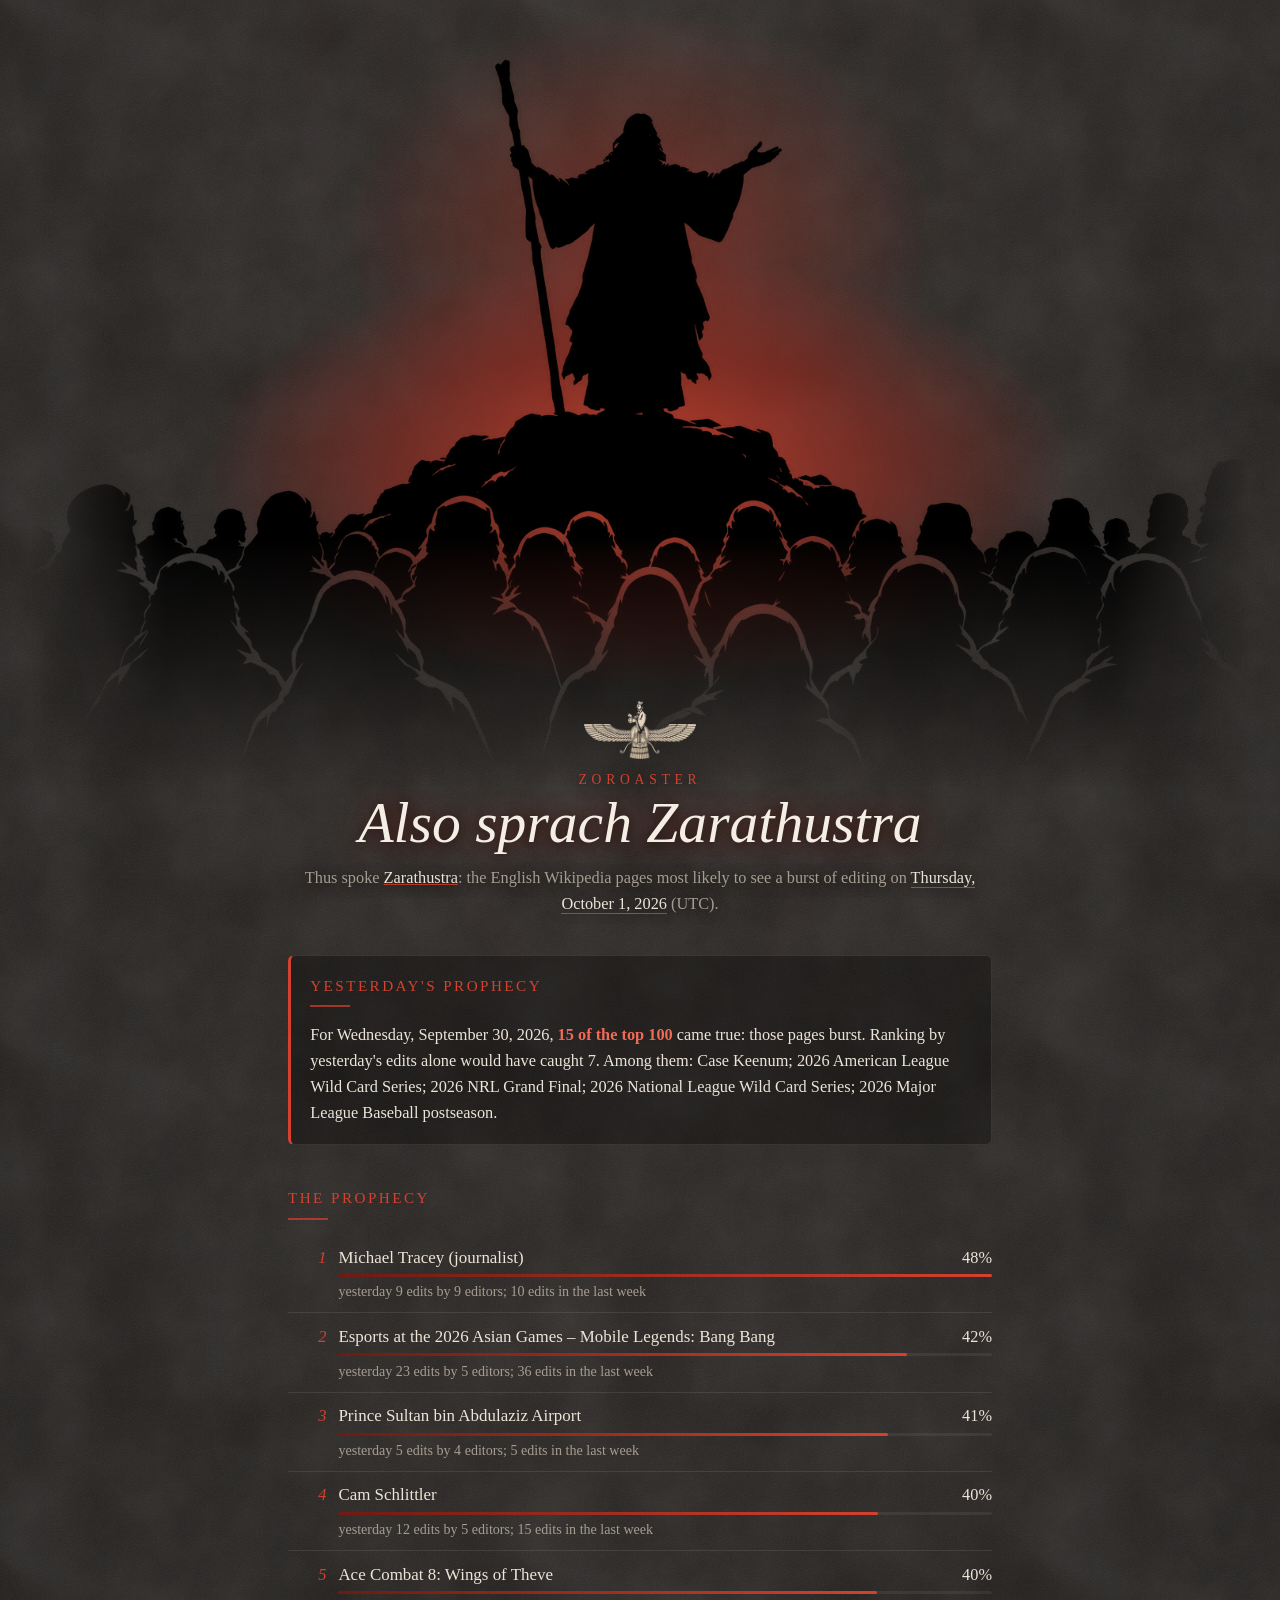
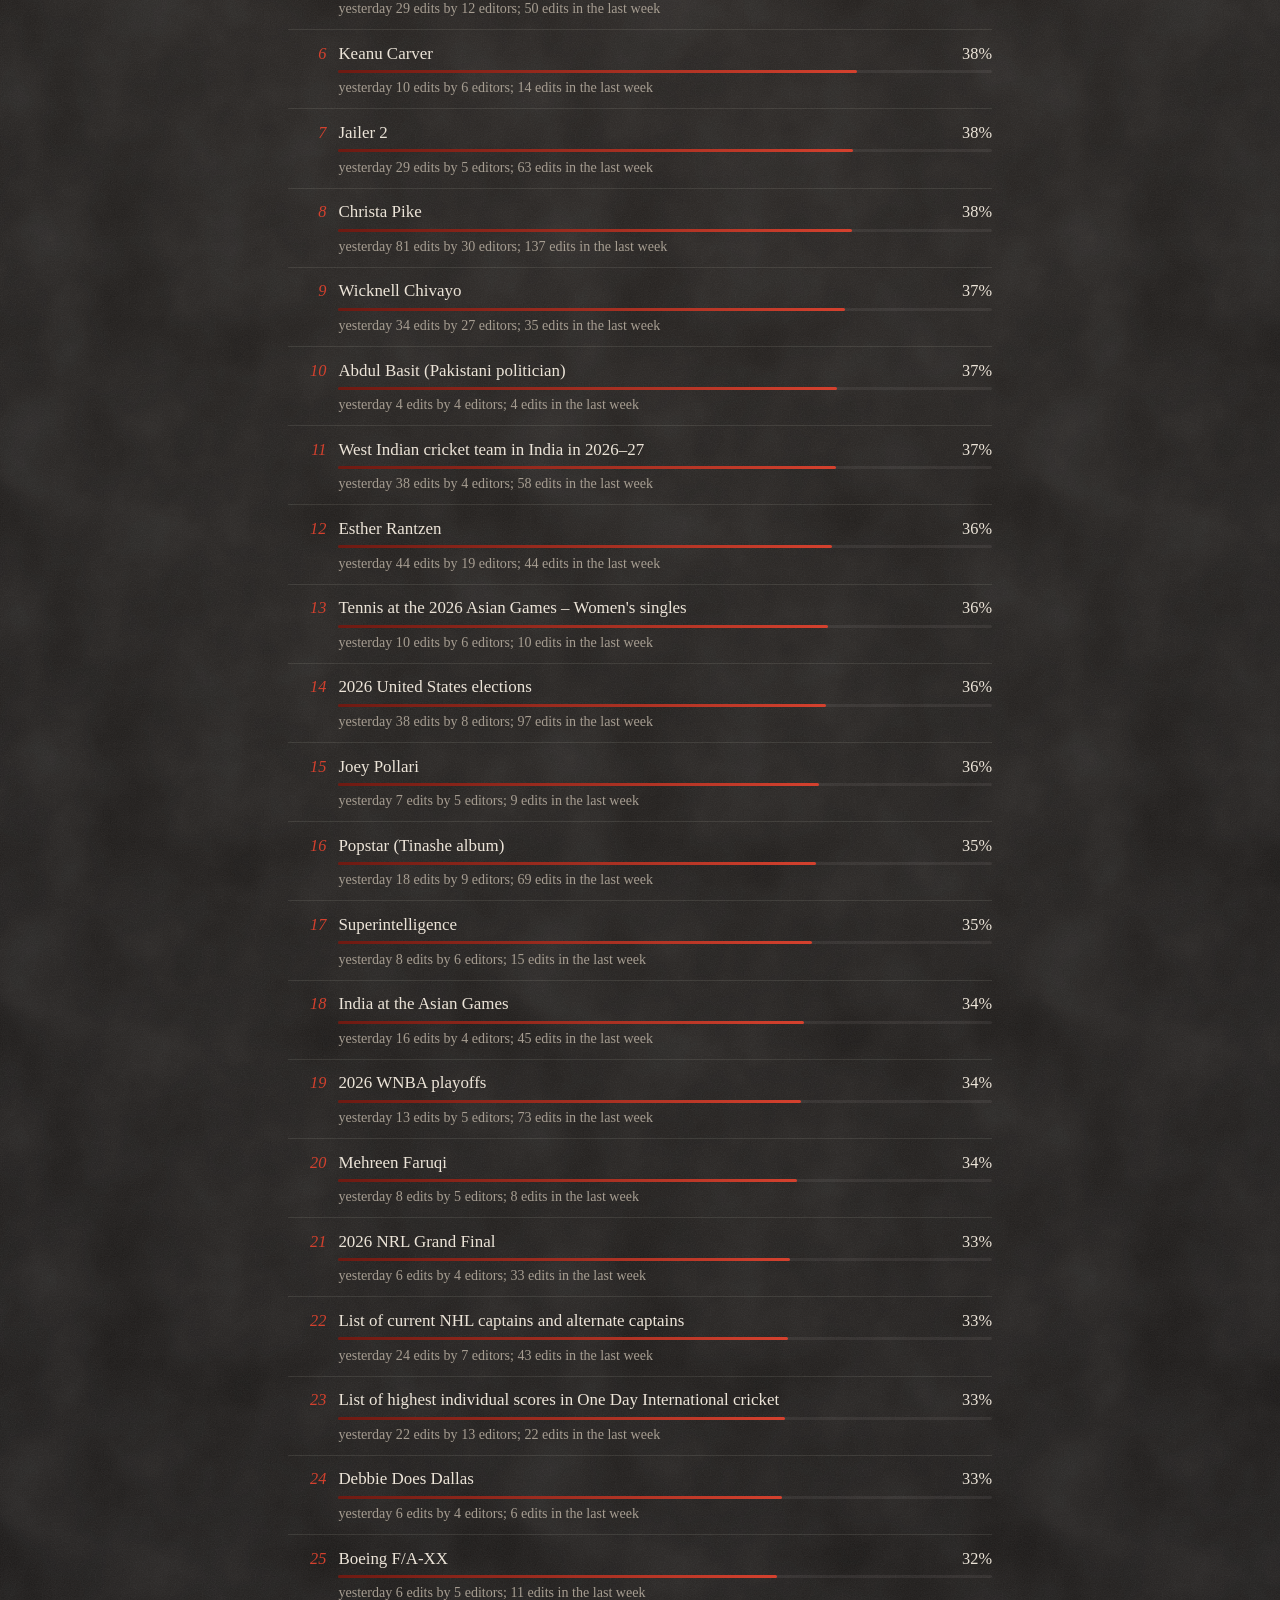
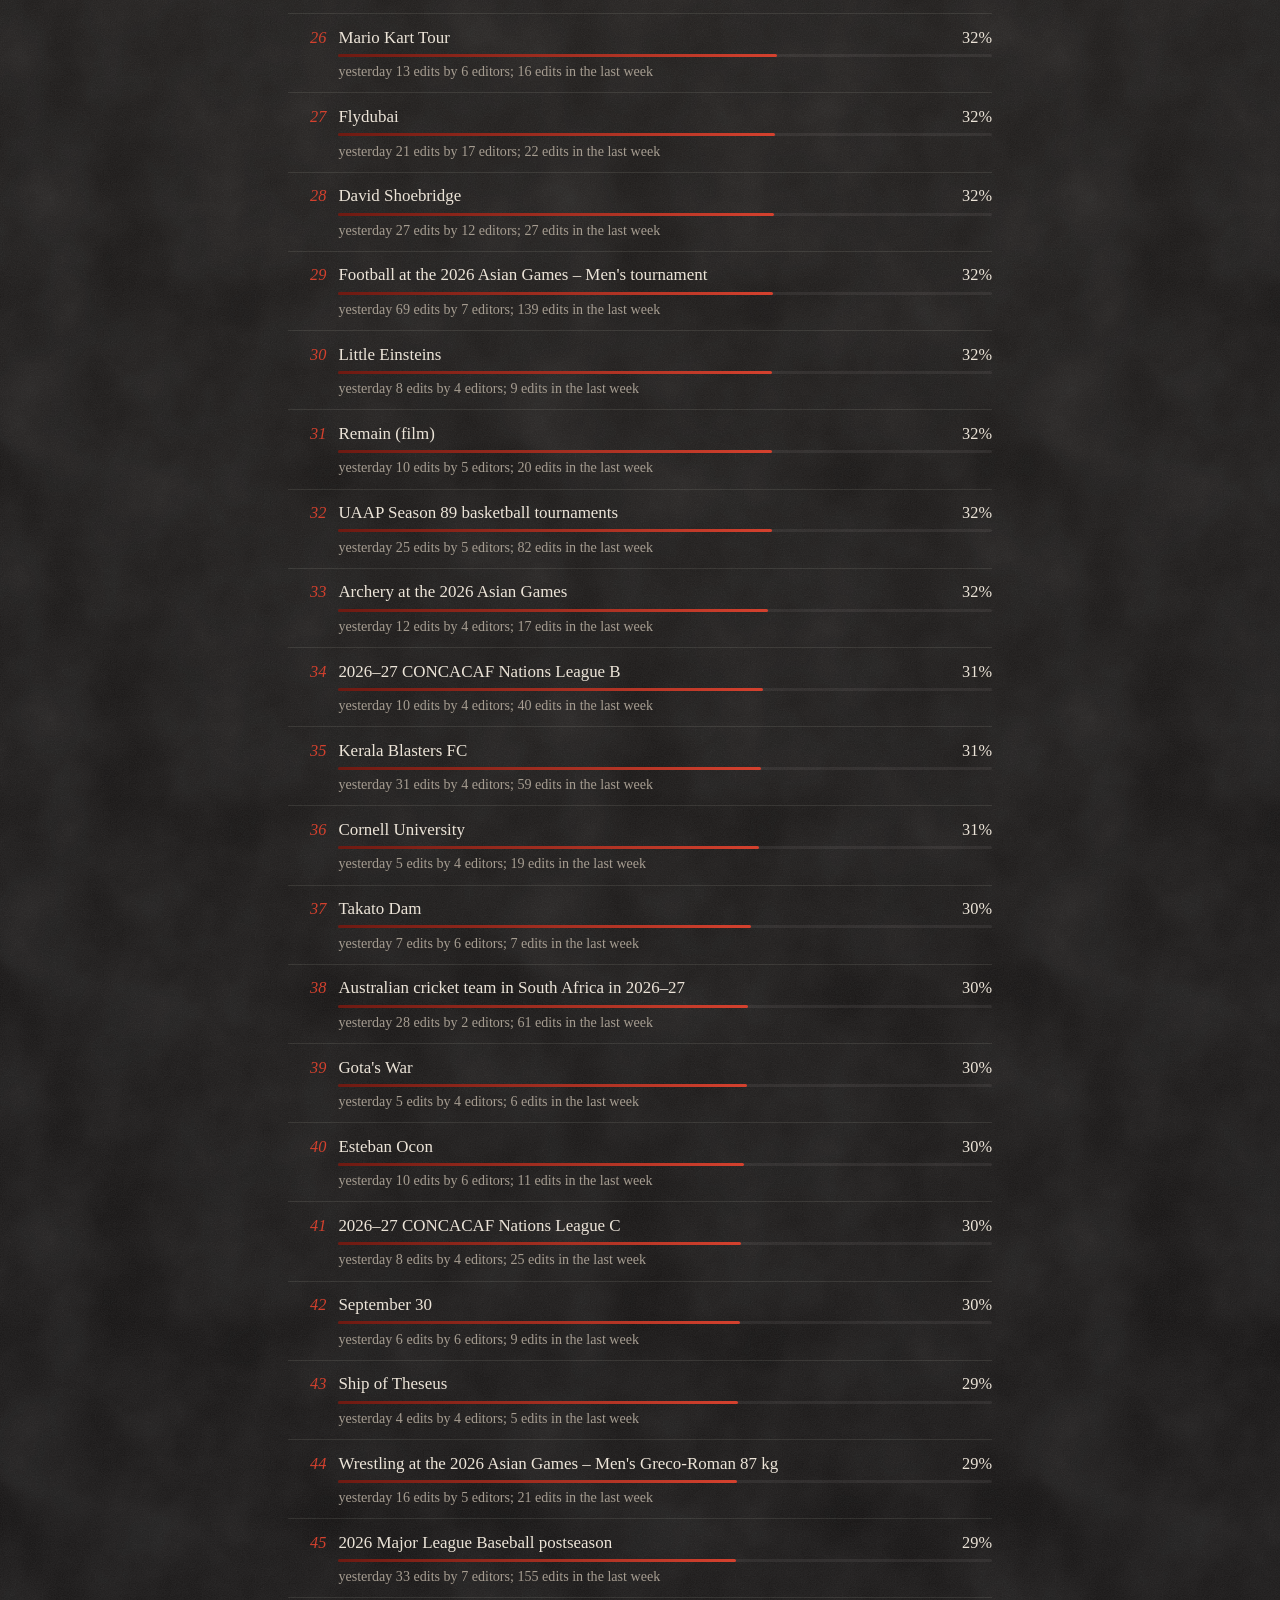
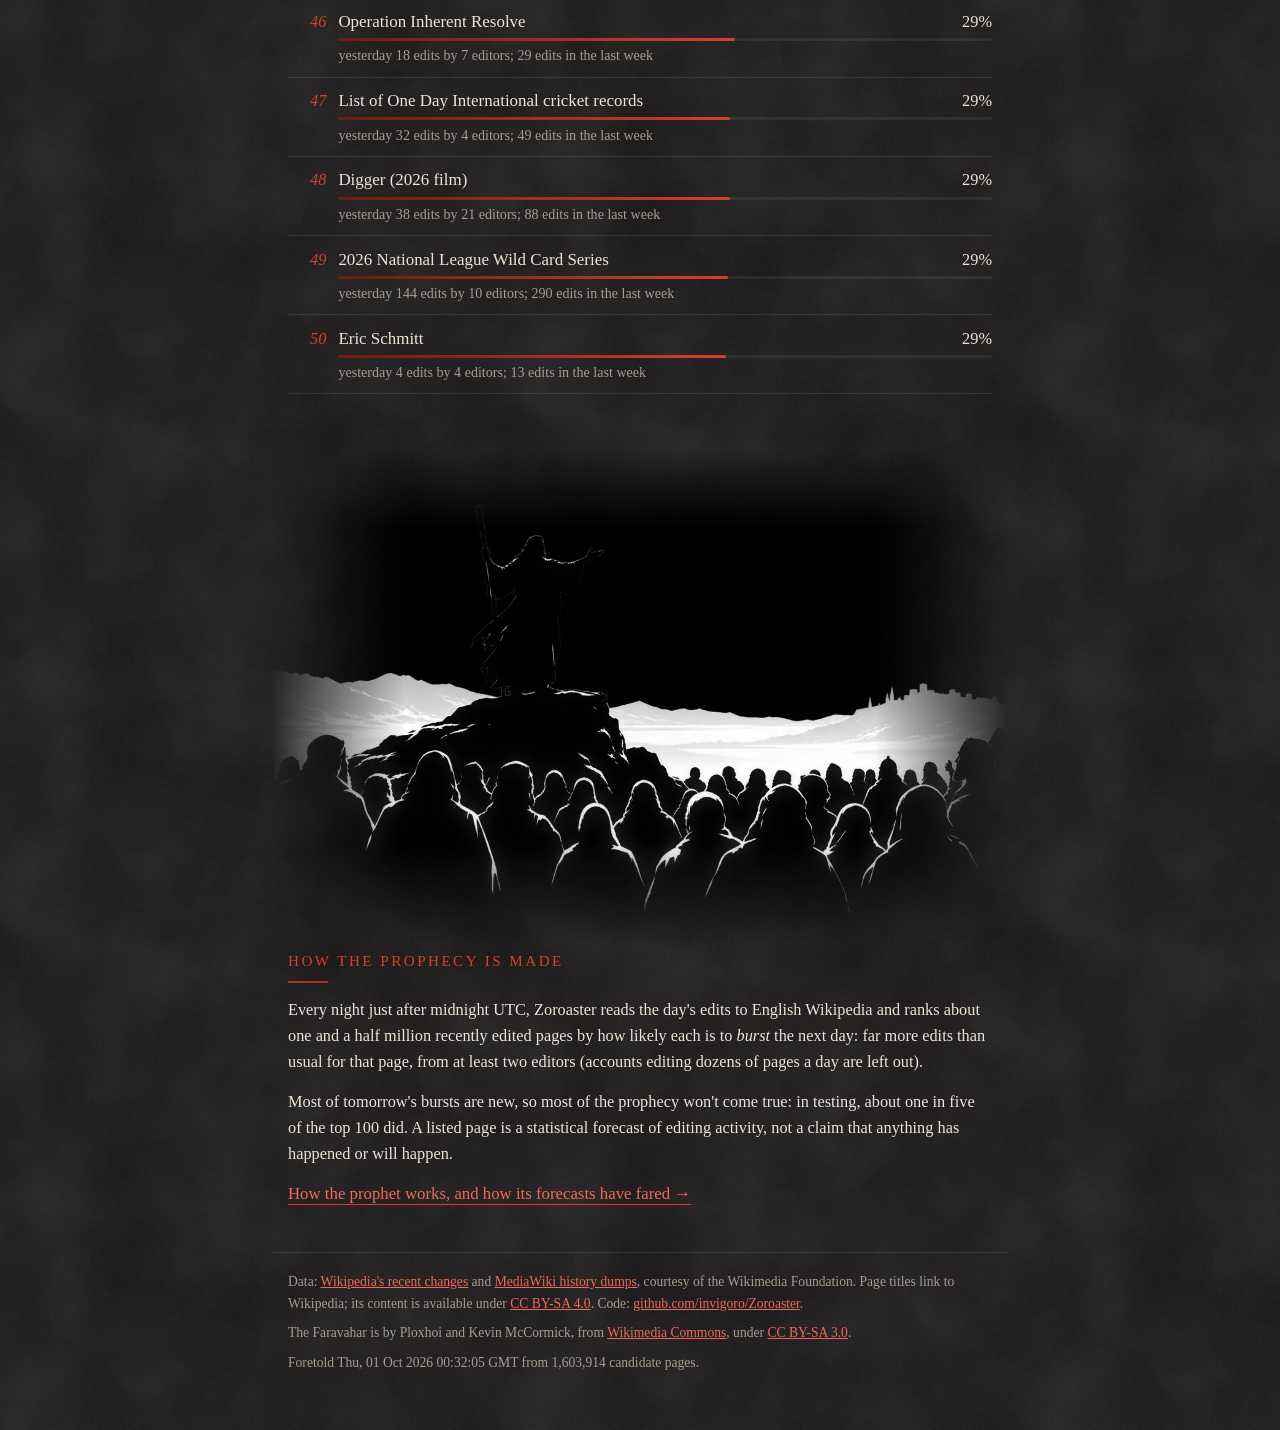
==== commit dd95525d: "Prophecy for 2026-10-02" ====
--- a/index.html
+++ b/index.html
@@ -7,6 +7,7 @@
   <meta name="theme-color" content="#151312">
   <title>Zoroaster: tomorrow's Wikipedia bursts</title>
   <meta name="description" content="Each night, Zoroaster reads the day's edits to English Wikipedia and foretells which pages will see a burst of editing tomorrow.">
+  <link rel="icon" type="image/png" href="img/favicon.png">
   <link rel="stylesheet" href="style.css">
 </head>
 <body>
@@ -16,9 +17,10 @@
         alt="Silhouette of a prophet with a staff, one arm raised, addressing a crowd from a rocky outcrop">
     </div>
     <div class="masthead">
+      <span class="emblem" role="img" aria-label="The Faravahar, the winged symbol of Zoroastrianism"></span>
       <p class="kicker">Zoroaster</p>
       <h1>Also sprach Zarathustra</h1>
-      <p class="lede">Thus spoke Zarathustra: the English Wikipedia pages most likely to see a burst of editing
+      <p class="lede">Thus spoke <a href="https://en.wikipedia.org/wiki/Zoroaster">Zarathustra</a>: the English Wikipedia pages most likely to see a burst of editing
         on <strong id="day">…</strong> (UTC).</p>
     </div>
   </header>
@@ -58,6 +60,9 @@
       courtesy of the Wikimedia Foundation. Page titles link to Wikipedia; its content is available under
       <a href="https://creativecommons.org/licenses/by-sa/4.0/">CC BY-SA 4.0</a>.
       Code: <a href="https://github.com/invigoro/Zoroaster">github.com/invigoro/Zoroaster</a>.</p>
+    <p>The Faravahar is by Ploxhoi and Kevin McCormick, from
+      <a href="https://commons.wikimedia.org/wiki/File:Faravahar.svg">Wikimedia Commons</a>, under
+      <a href="https://creativecommons.org/licenses/by-sa/3.0/">CC BY-SA 3.0</a>.</p>
     <p id="generated"></p>
   </footer>
 
--- a/style.css
+++ b/style.css
@@ -60,6 +60,20 @@
   text-align: center;
   text-shadow: 0 2px 14px rgba(0, 0, 0, 0.85);
 }
+/* The Faravahar, painted through its mask (img/faravahar.webp: white where the
+   symbol is, clear for its lines), so its color is set here. */
+.emblem {
+  display: block;
+  width: 7rem;
+  aspect-ratio: 480 / 249;
+  margin: 0 auto 0.6rem;
+  background: linear-gradient(#f3e6d3, #cdb89c);
+  -webkit-mask: url(img/faravahar.webp) center / contain no-repeat;
+          mask: url(img/faravahar.webp) center / contain no-repeat;
+  filter: drop-shadow(0 0 10px rgba(212, 65, 46, 0.55));
+}
+.lede a { color: var(--text); text-decoration-color: var(--red); }
+.lede a:hover { color: var(--red-bright); }
 .kicker { margin: 0; color: var(--red); letter-spacing: 0.35em; text-transform: uppercase; font-size: 0.85rem; }
 h1 {
   margin: 0.15rem 0 0.7rem;
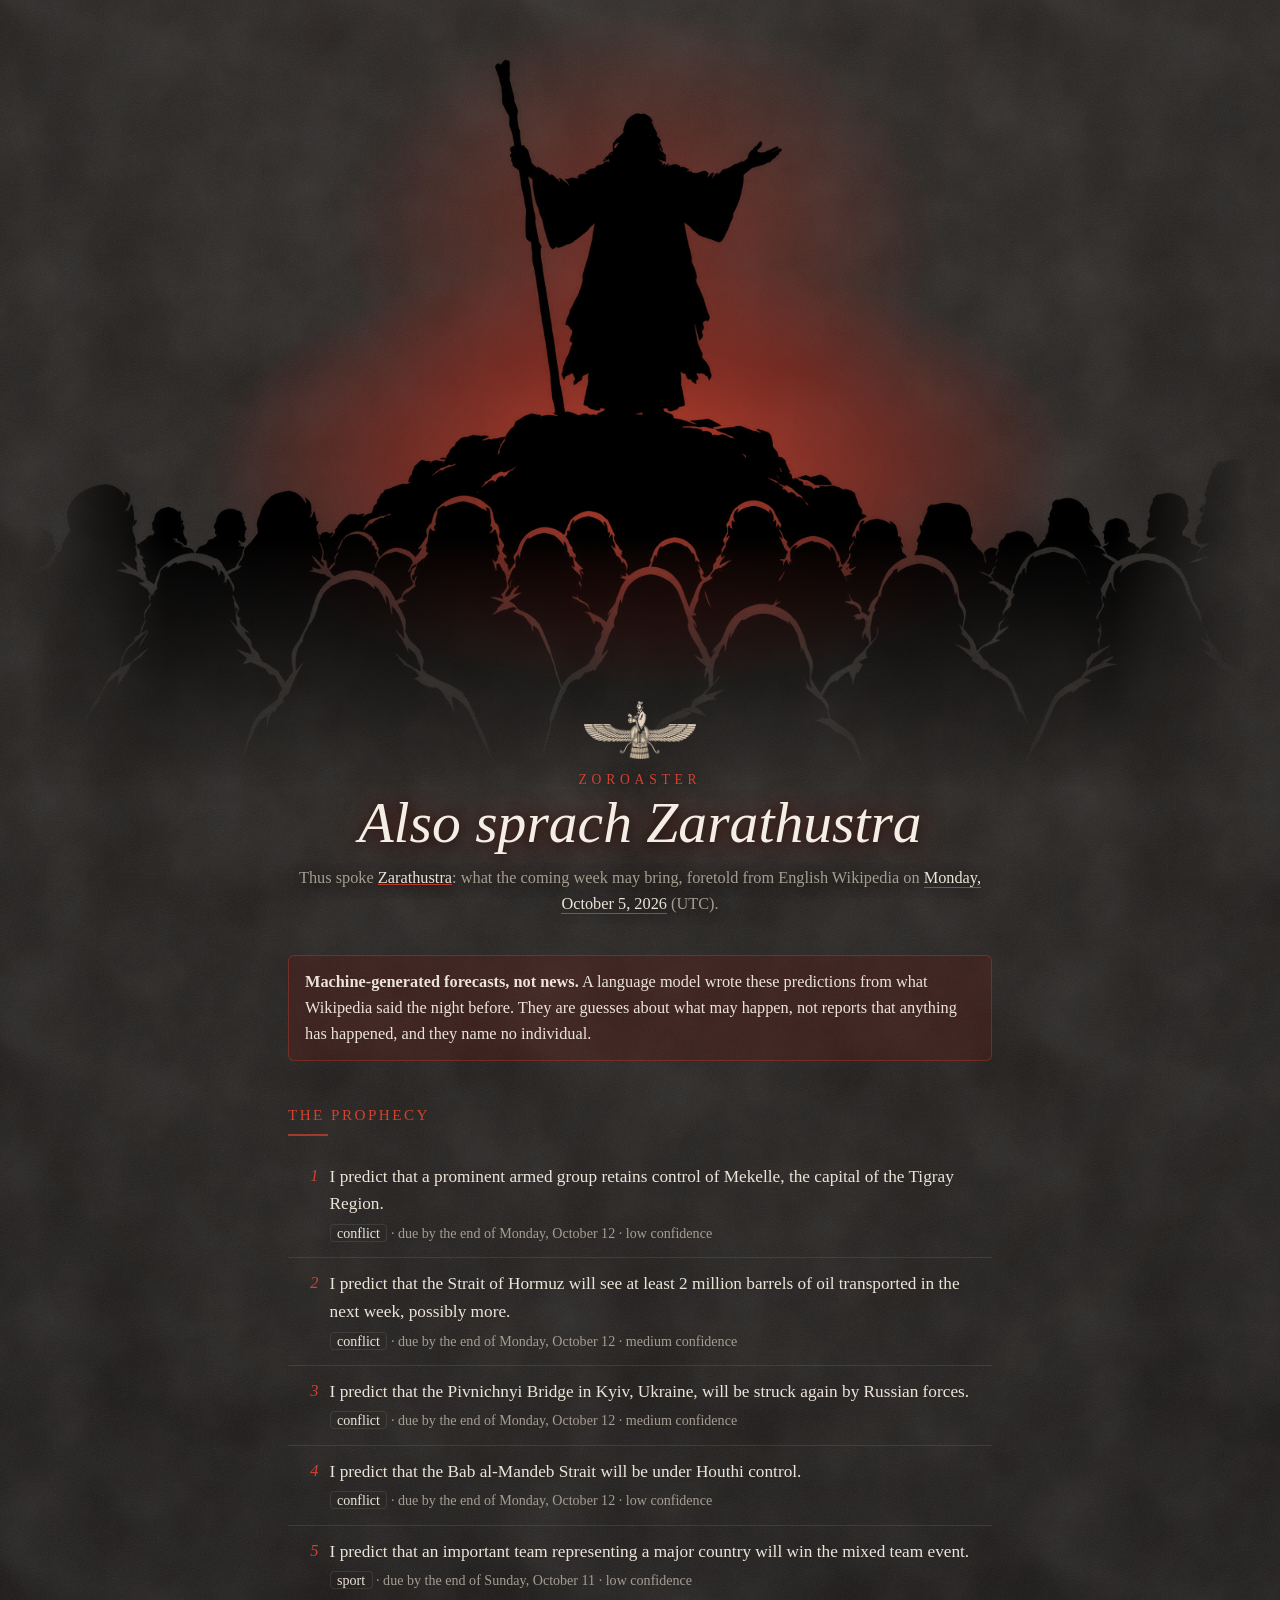
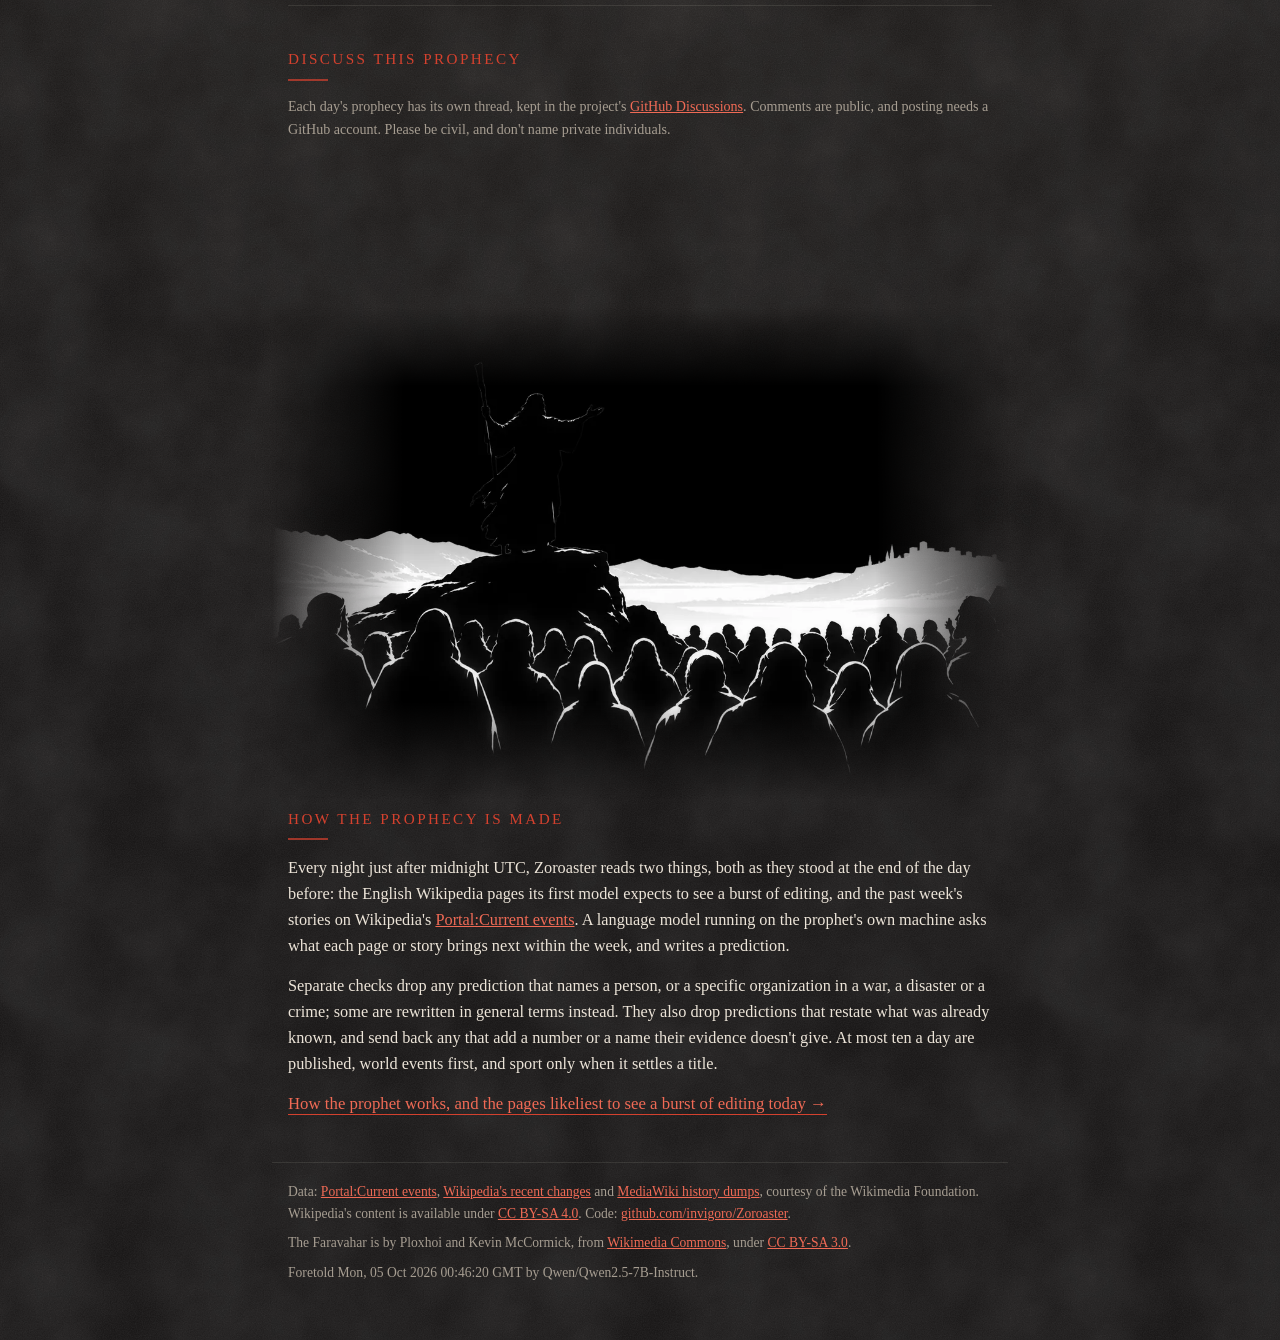
==== commit abc4e0e0: "Prophecy for 2026-10-05" ====
--- a/index.html
+++ b/index.html
@@ -5,8 +5,8 @@
   <meta name="viewport" content="width=device-width, initial-scale=1">
   <meta name="color-scheme" content="dark">
   <meta name="theme-color" content="#151312">
-  <title>Zoroaster: tomorrow's Wikipedia bursts</title>
-  <meta name="description" content="Each night, Zoroaster reads the day's edits to English Wikipedia and foretells which pages will see a burst of editing tomorrow.">
+  <title>Zoroaster: what the coming week may bring</title>
+  <meta name="description" content="Each night, a language model reads English Wikipedia's busiest pages and the week's current events, and foretells what the coming week may bring. Machine-generated forecasts, not news.">
   <link rel="icon" type="image/png" href="img/favicon.png">
   <link rel="stylesheet" href="style.css">
 </head>
@@ -20,20 +20,28 @@
       <span class="emblem" role="img" aria-label="The Faravahar, the winged symbol of Zoroastrianism"></span>
       <p class="kicker">Zoroaster</p>
       <h1>Also sprach Zarathustra</h1>
-      <p class="lede">Thus spoke <a href="https://en.wikipedia.org/wiki/Zoroaster">Zarathustra</a>: the English Wikipedia pages most likely to see a burst of editing
-        on <strong id="day">…</strong> (UTC).</p>
+      <p class="lede">Thus spoke <a href="https://en.wikipedia.org/wiki/Zoroaster">Zarathustra</a>: what the coming week
+        may bring, foretold from English Wikipedia on <strong id="day">…</strong> (UTC).</p>
     </div>
   </header>
 
   <main>
-    <section id="record" class="record" hidden>
-      <h2>Yesterday's prophecy</h2>
-      <p id="record-text"></p>
-    </section>
+    <div class="label" role="note"><strong>Machine-generated forecasts, not news.</strong> A language model wrote these
+      predictions from what Wikipedia said the night before. They are guesses about what may happen, not reports that
+      anything has happened, and they name no individual.</div>
 
     <section>
       <h2>The prophecy</h2>
-      <ol id="pages" class="pages"><li class="placeholder">Consulting the flames…</li></ol>
+      <ol id="prophecy" class="prophecy"><li class="placeholder">Consulting the flames…</li></ol>
+      <p class="day-pick" id="day-pick" hidden><label>Foretold on <select id="days"></select></label></p>
+    </section>
+
+    <section class="comments" aria-labelledby="comments-title">
+      <h2 id="comments-title">Discuss this prophecy</h2>
+      <p class="note">Each day's prophecy has its own thread, kept in the project's
+        <a href="https://github.com/invigoro/Zoroaster/discussions">GitHub Discussions</a>. Comments are public, and
+        posting needs a GitHub account. Please be civil, and don't name private individuals.</p>
+      <div class="giscus"></div>
     </section>
 
     <figure class="vision">
@@ -43,21 +51,25 @@
 
     <section class="about">
       <h2>How the prophecy is made</h2>
-      <p>Every night just after midnight UTC, Zoroaster reads the day's edits to English Wikipedia and ranks
-        about one and a half million recently edited pages by how likely each is to <em>burst</em> the next day:
-        far more edits than usual for that page, from at least two editors (accounts editing dozens of pages a
-        day are left out).</p>
-      <p>Most of tomorrow's bursts are new, so most of the prophecy won't come true: in testing, about one in five
-        of the top 100 did. A listed page is a statistical forecast of editing activity, not a claim that anything
-        has happened or will happen.</p>
-      <p class="more-link"><a href="how.html">How the prophet works, and how its forecasts have fared →</a></p>
+      <p>Every night just after midnight UTC, Zoroaster reads two things, both as they stood at the end of the day
+        before: the English Wikipedia pages its first model expects to see a burst of editing, and the past week's
+        stories on Wikipedia's <a href="https://en.wikipedia.org/wiki/Portal:Current_events">Portal:Current events</a>.
+        A language model running on the prophet's own machine asks what each page or story brings next within the
+        week, and writes a prediction.</p>
+      <p>Separate checks drop any prediction that names a person, or a specific organization in a war, a disaster or a
+        crime; some are rewritten in general terms instead. They also drop predictions that restate what was already
+        known, and send back any that add a number or a name their evidence doesn't give. At most ten a day are
+        published, world events first, and sport only when it settles a title.</p>
+      <p class="more-link"><a href="how.html">How the prophet works, and the pages likeliest to see a burst of editing
+        today →</a></p>
     </section>
   </main>
 
   <footer>
-    <p>Data: <a href="https://www.mediawiki.org/wiki/API:RecentChanges">Wikipedia's recent changes</a> and
+    <p>Data: <a href="https://en.wikipedia.org/wiki/Portal:Current_events">Portal:Current events</a>,
+      <a href="https://www.mediawiki.org/wiki/API:RecentChanges">Wikipedia's recent changes</a> and
       <a href="https://dumps.wikimedia.org/other/mediawiki_history/readme.html">MediaWiki history dumps</a>,
-      courtesy of the Wikimedia Foundation. Page titles link to Wikipedia; its content is available under
+      courtesy of the Wikimedia Foundation. Wikipedia's content is available under
       <a href="https://creativecommons.org/licenses/by-sa/4.0/">CC BY-SA 4.0</a>.
       Code: <a href="https://github.com/invigoro/Zoroaster">github.com/invigoro/Zoroaster</a>.</p>
     <p>The Faravahar is by Ploxhoi and Kevin McCormick, from
--- a/style.css
+++ b/style.css
@@ -128,6 +128,47 @@
 .pages .meter span { display: block; height: 100%; background: linear-gradient(90deg, var(--red-deep), var(--red)); border-radius: 2px; }
 .pages .placeholder { display: block; color: var(--muted); border: 0; }
 
+/* Version 3's prophecy: numbered sentences, each with its topic, due date and confidence. */
+main > .label { margin-top: 2.4rem; }
+.prophecy { list-style: none; padding: 0; margin: 0; counter-reset: prophecy; }
+.prophecy li {
+  position: relative;
+  padding: 0.75rem 0 0.8rem 2.6rem;
+  border-bottom: 1px solid var(--rule);
+  counter-increment: prophecy;
+}
+.prophecy li::before {
+  content: counter(prophecy);
+  position: absolute;
+  left: 0;
+  width: 1.9rem;
+  text-align: right;
+  color: var(--red);
+  font-style: italic;
+  font-variant-numeric: tabular-nums;
+}
+.prophecy .text { margin: 0; font-size: 1.08rem; }
+.prophecy .meta { margin: 0.25rem 0 0; color: var(--muted); font-size: 0.88rem; }
+.prophecy .topic { color: var(--text); border: 1px solid var(--rule); border-radius: 4px; padding: 0 0.4rem; }
+.prophecy .placeholder { padding-left: 0; border: 0; color: var(--muted); }
+.prophecy .placeholder::before { content: none; }
+.day-pick { margin: 0.9rem 0 0; color: var(--muted); font-size: 0.92rem; }
+.day-pick select { background: var(--stone-deep); color: var(--text); border: 1px solid var(--rule);
+  border-radius: 4px; padding: 0.25rem 0.4rem; font: inherit; }
+
+/* Each day's comment thread (giscus), below its prophecy. */
+.comments .note { margin: 0 0 1rem; }
+.comments .giscus { min-height: 6rem; }
+
+/* Stage 1's list, on the "How the prophet works" page. */
+section .record { margin-top: 1.2rem; }
+.record h3 { margin: 0.9rem 0 0.4rem; color: var(--red); font-size: 0.85rem; font-weight: 400;
+  text-transform: uppercase; letter-spacing: 0.14em; }
+.list-day { margin: 1.4rem 0 0.2rem; color: var(--muted); }
+.list-day strong { color: var(--text); font-weight: 400; }
+main ul { padding-left: 1.2rem; }
+main ul li { margin: 0 0 0.45rem; }
+
 /* The second picture is a night scene on black. Crossed masks fade all four
    edges, including the bright horizon at the sides, into the stone. */
 .vision { margin: 3.5rem -1rem 0; }
@@ -158,6 +199,8 @@
 @media (max-width: 30rem) {
   .masthead { margin-top: -6%; }
   .pages li { grid-template-columns: 1.9rem 1fr auto; }
+  .prophecy li { padding-left: 2.2rem; }
+  .prophecy li::before { width: 1.6rem; }
 }
 
 /* "How the prophet works" (how.html): a smaller banner, whole rather than
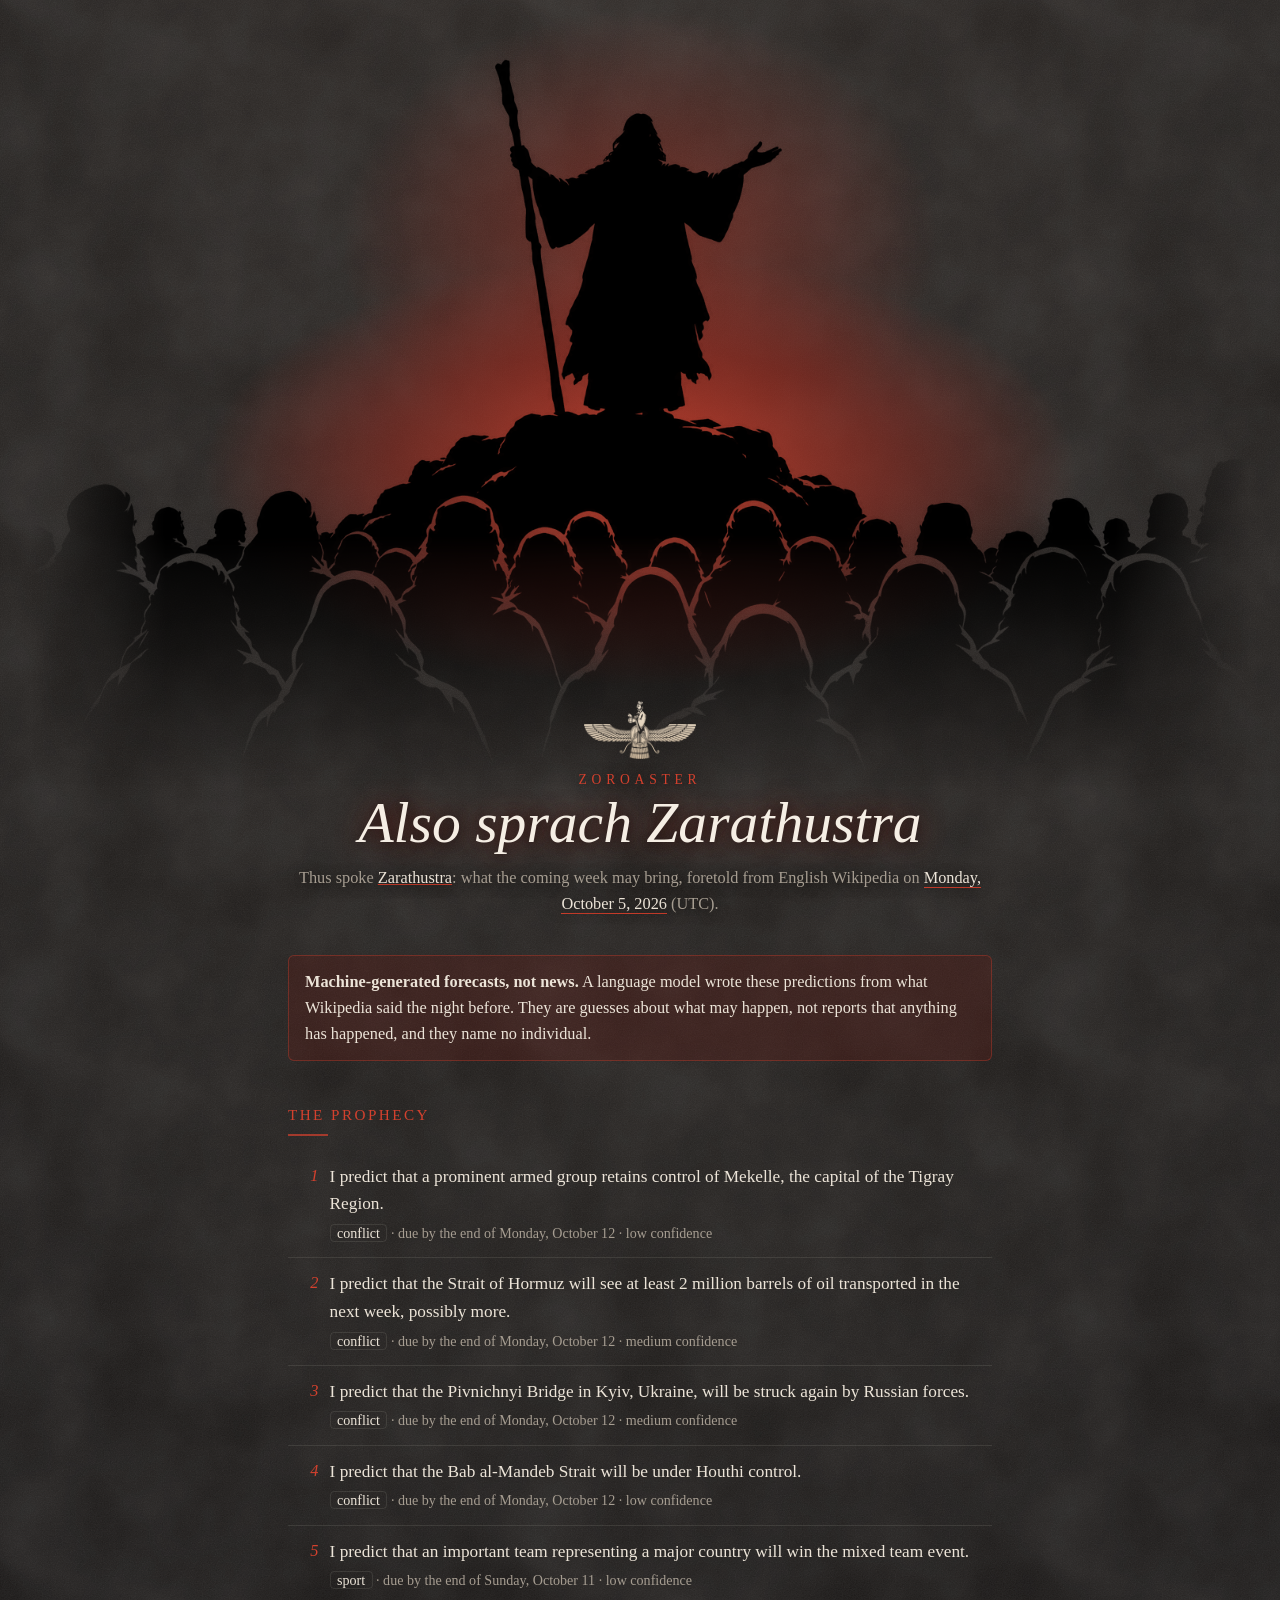
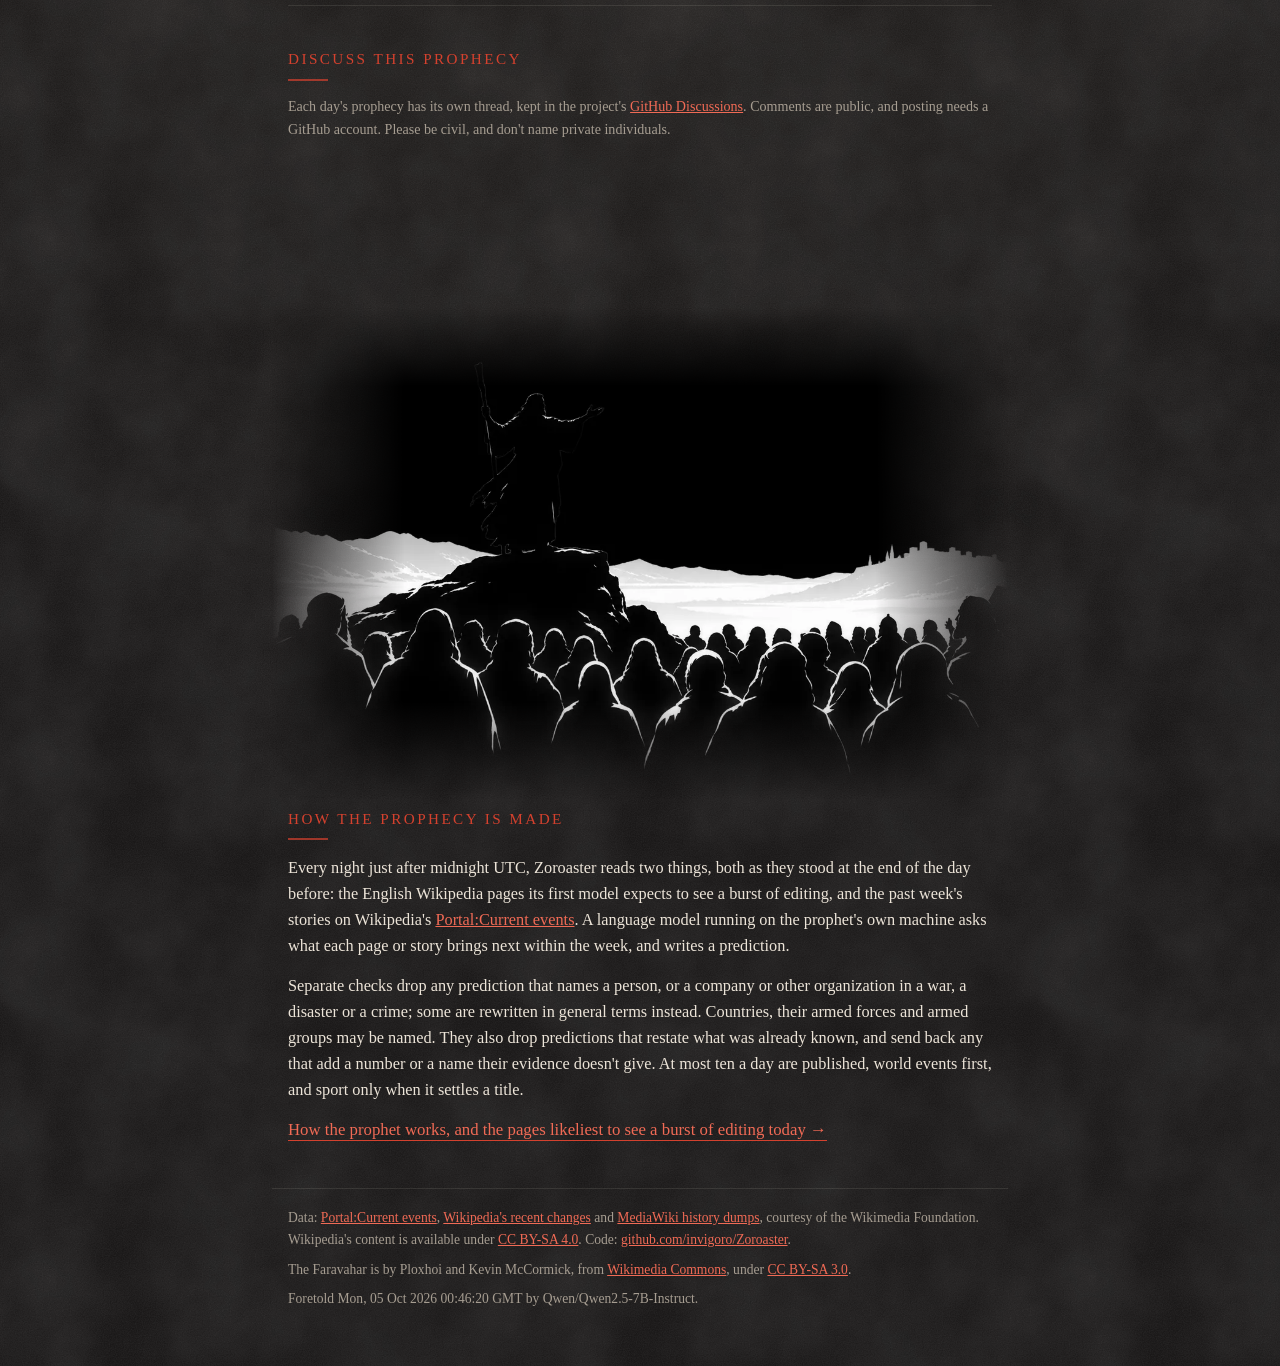
==== commit 46830e3b: "Prophecy for 2026-10-06" ====
--- a/index.html
+++ b/index.html
@@ -56,8 +56,9 @@
         stories on Wikipedia's <a href="https://en.wikipedia.org/wiki/Portal:Current_events">Portal:Current events</a>.
         A language model running on the prophet's own machine asks what each page or story brings next within the
         week, and writes a prediction.</p>
-      <p>Separate checks drop any prediction that names a person, or a specific organization in a war, a disaster or a
-        crime; some are rewritten in general terms instead. They also drop predictions that restate what was already
+      <p>Separate checks drop any prediction that names a person, or a company or other organization in a war, a
+        disaster or a crime; some are rewritten in general terms instead. Countries, their armed forces and armed
+        groups may be named. They also drop predictions that restate what was already
         known, and send back any that add a number or a name their evidence doesn't give. At most ten a day are
         published, world events first, and sport only when it settles a title.</p>
       <p class="more-link"><a href="how.html">How the prophet works, and the pages likeliest to see a burst of editing
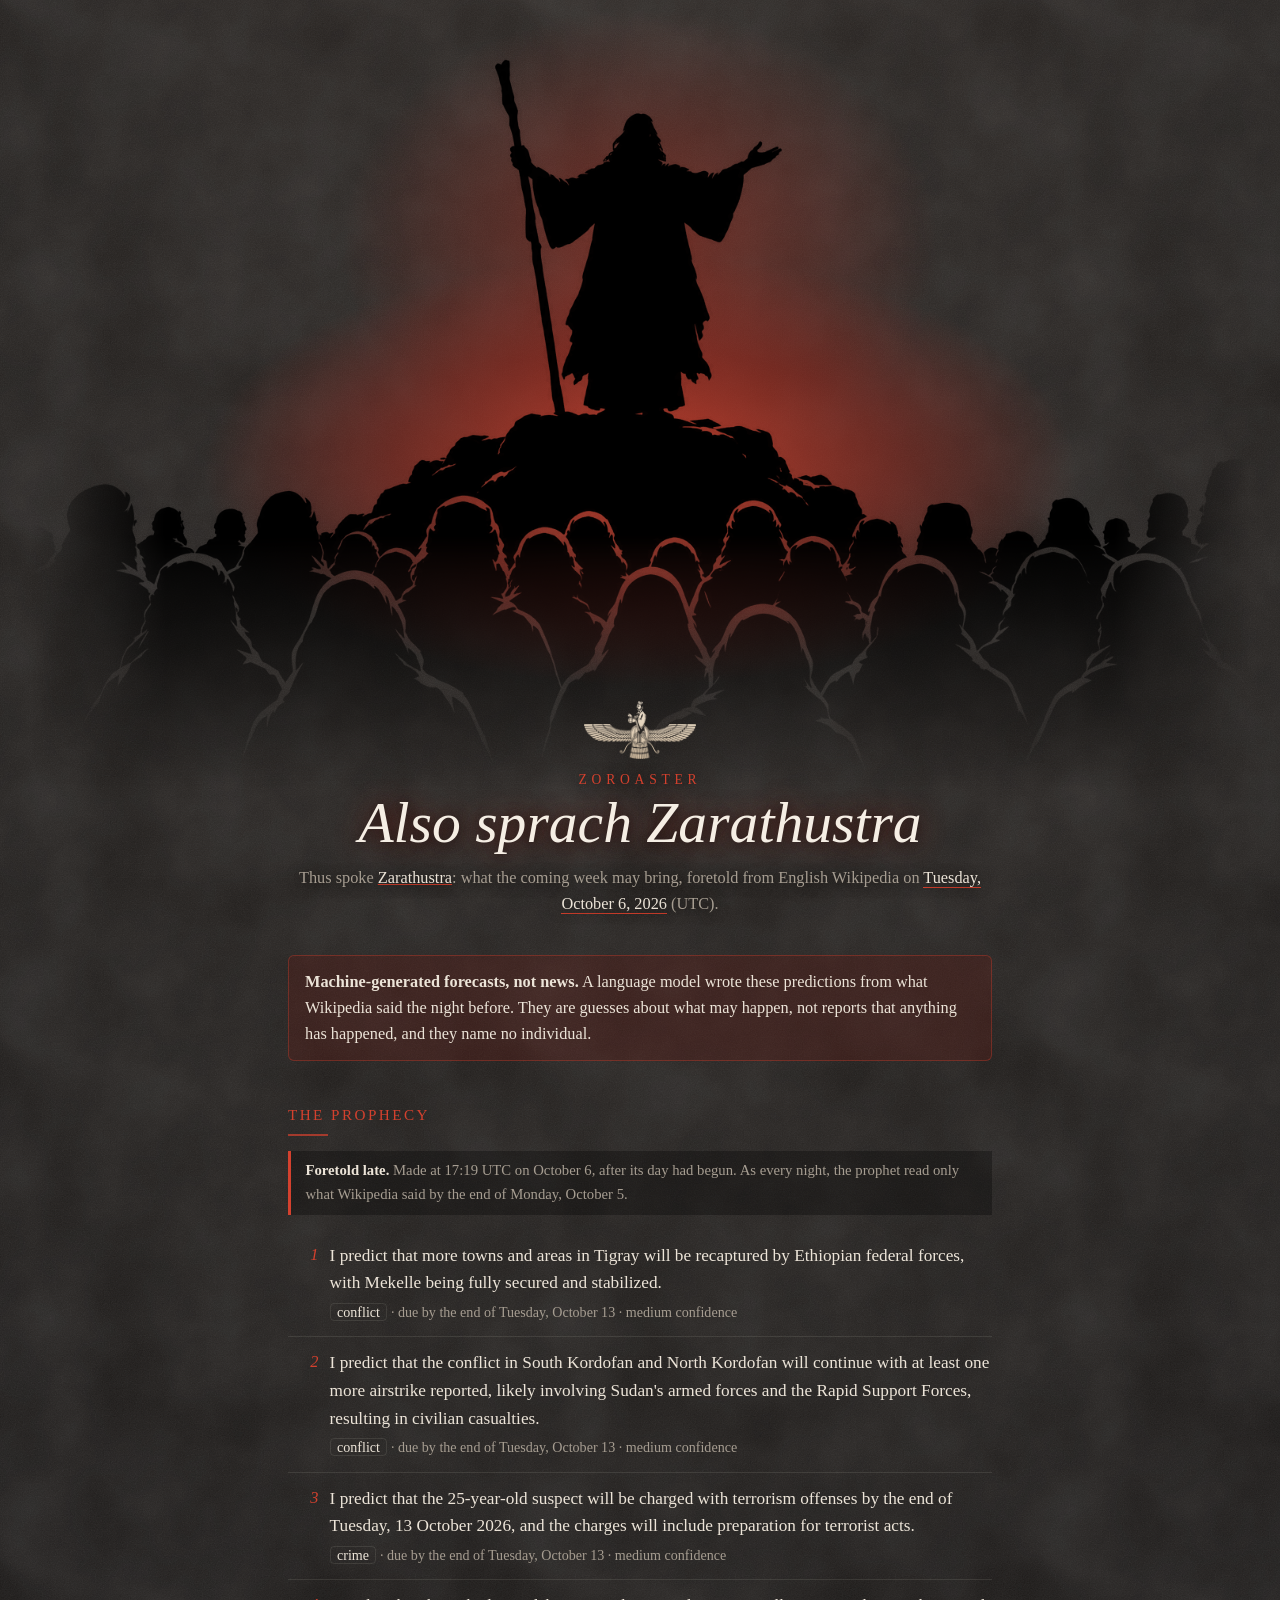
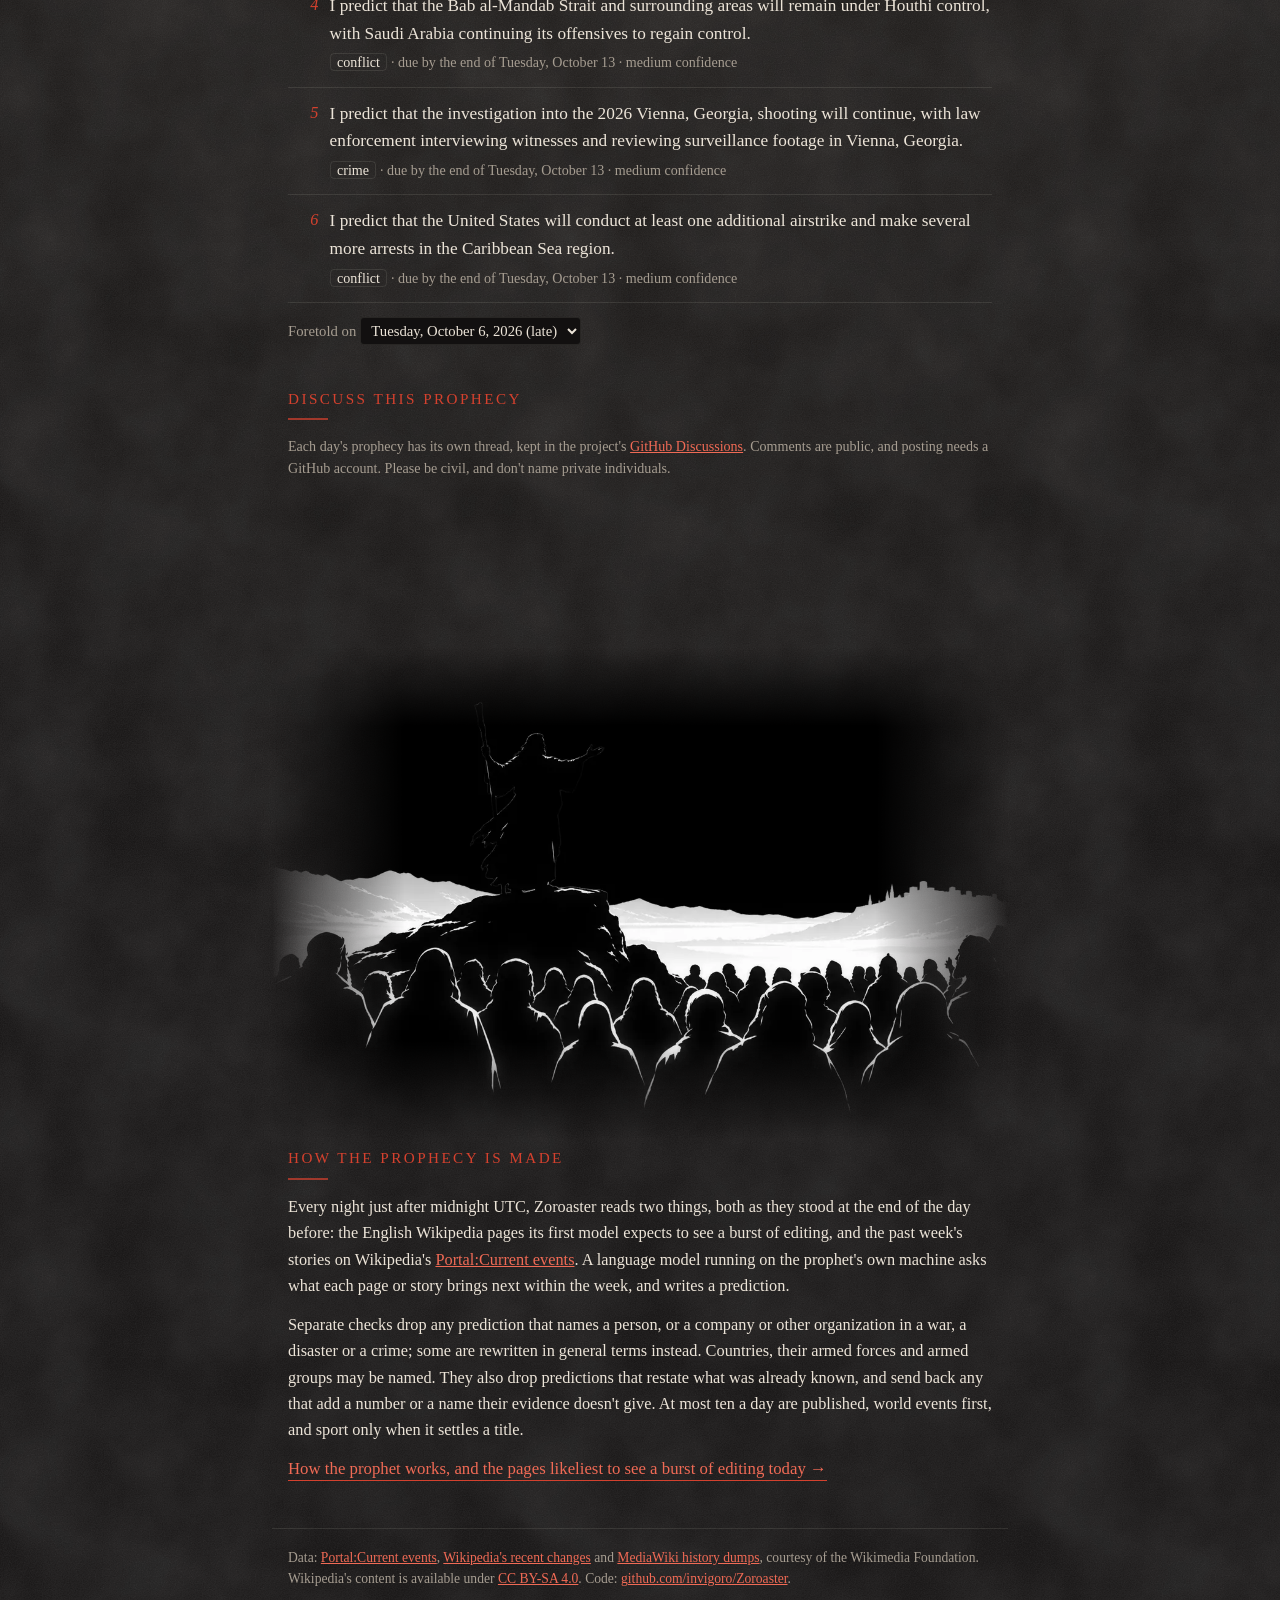
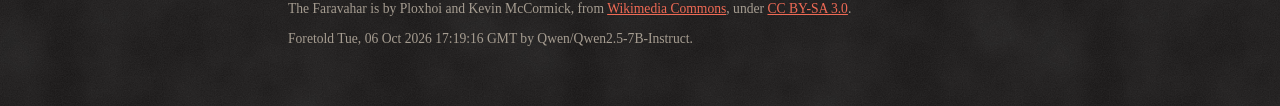
==== commit 6ab24740: "Prophecy for 2026-10-06" ====
--- a/index.html
+++ b/index.html
@@ -32,6 +32,7 @@
 
     <section>
       <h2>The prophecy</h2>
+      <p class="late" id="late" role="note" hidden></p>
       <ol id="prophecy" class="prophecy"><li class="placeholder">Consulting the flames…</li></ol>
       <p class="day-pick" id="day-pick" hidden><label>Foretold on <select id="days"></select></label></p>
     </section>
--- a/style.css
+++ b/style.css
@@ -152,6 +152,9 @@
 .prophecy .topic { color: var(--text); border: 1px solid var(--rule); border-radius: 4px; padding: 0 0.4rem; }
 .prophecy .placeholder { padding-left: 0; border: 0; color: var(--muted); }
 .prophecy .placeholder::before { content: none; }
+.late { margin: 0 0 0.9rem; padding: 0.55rem 0.9rem; border-left: 3px solid var(--red); background: var(--panel);
+  color: var(--muted); font-size: 0.92rem; }
+.late strong { color: var(--text); }
 .day-pick { margin: 0.9rem 0 0; color: var(--muted); font-size: 0.92rem; }
 .day-pick select { background: var(--stone-deep); color: var(--text); border: 1px solid var(--rule);
   border-radius: 4px; padding: 0.25rem 0.4rem; font: inherit; }
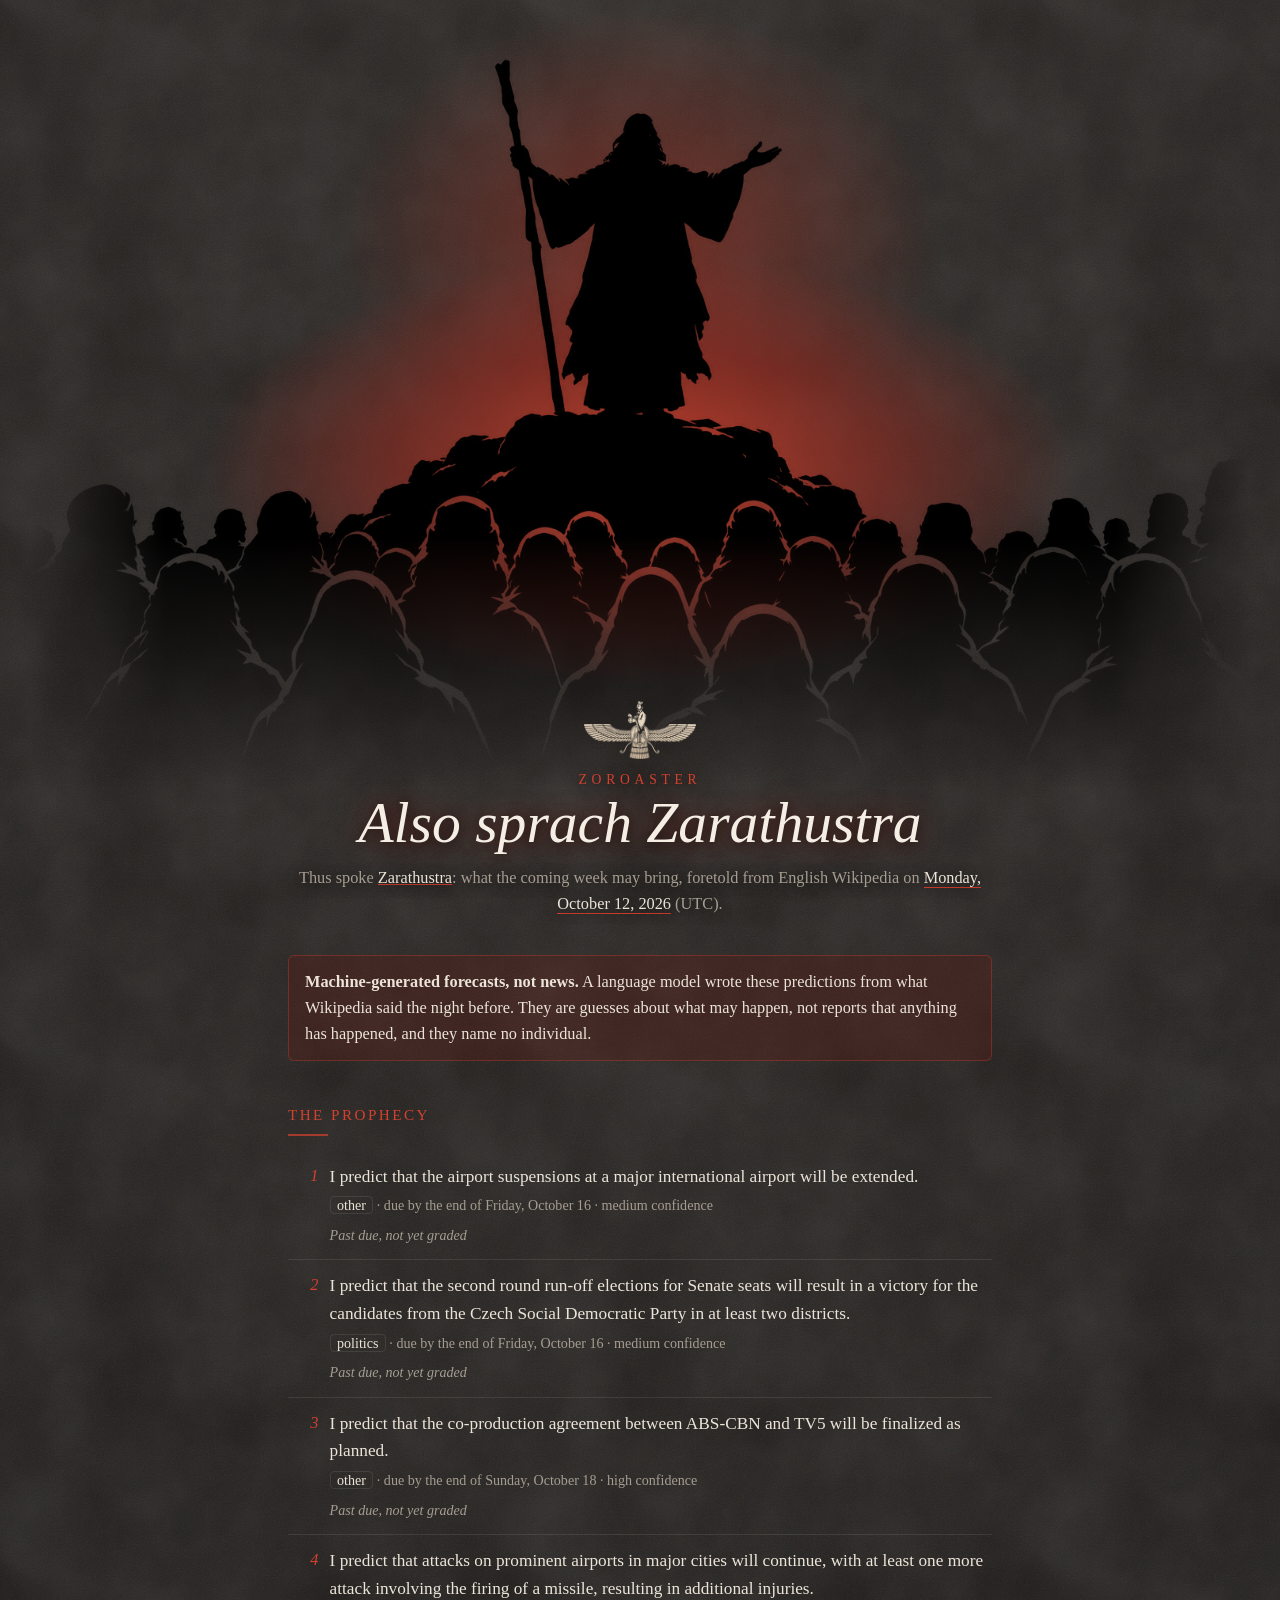
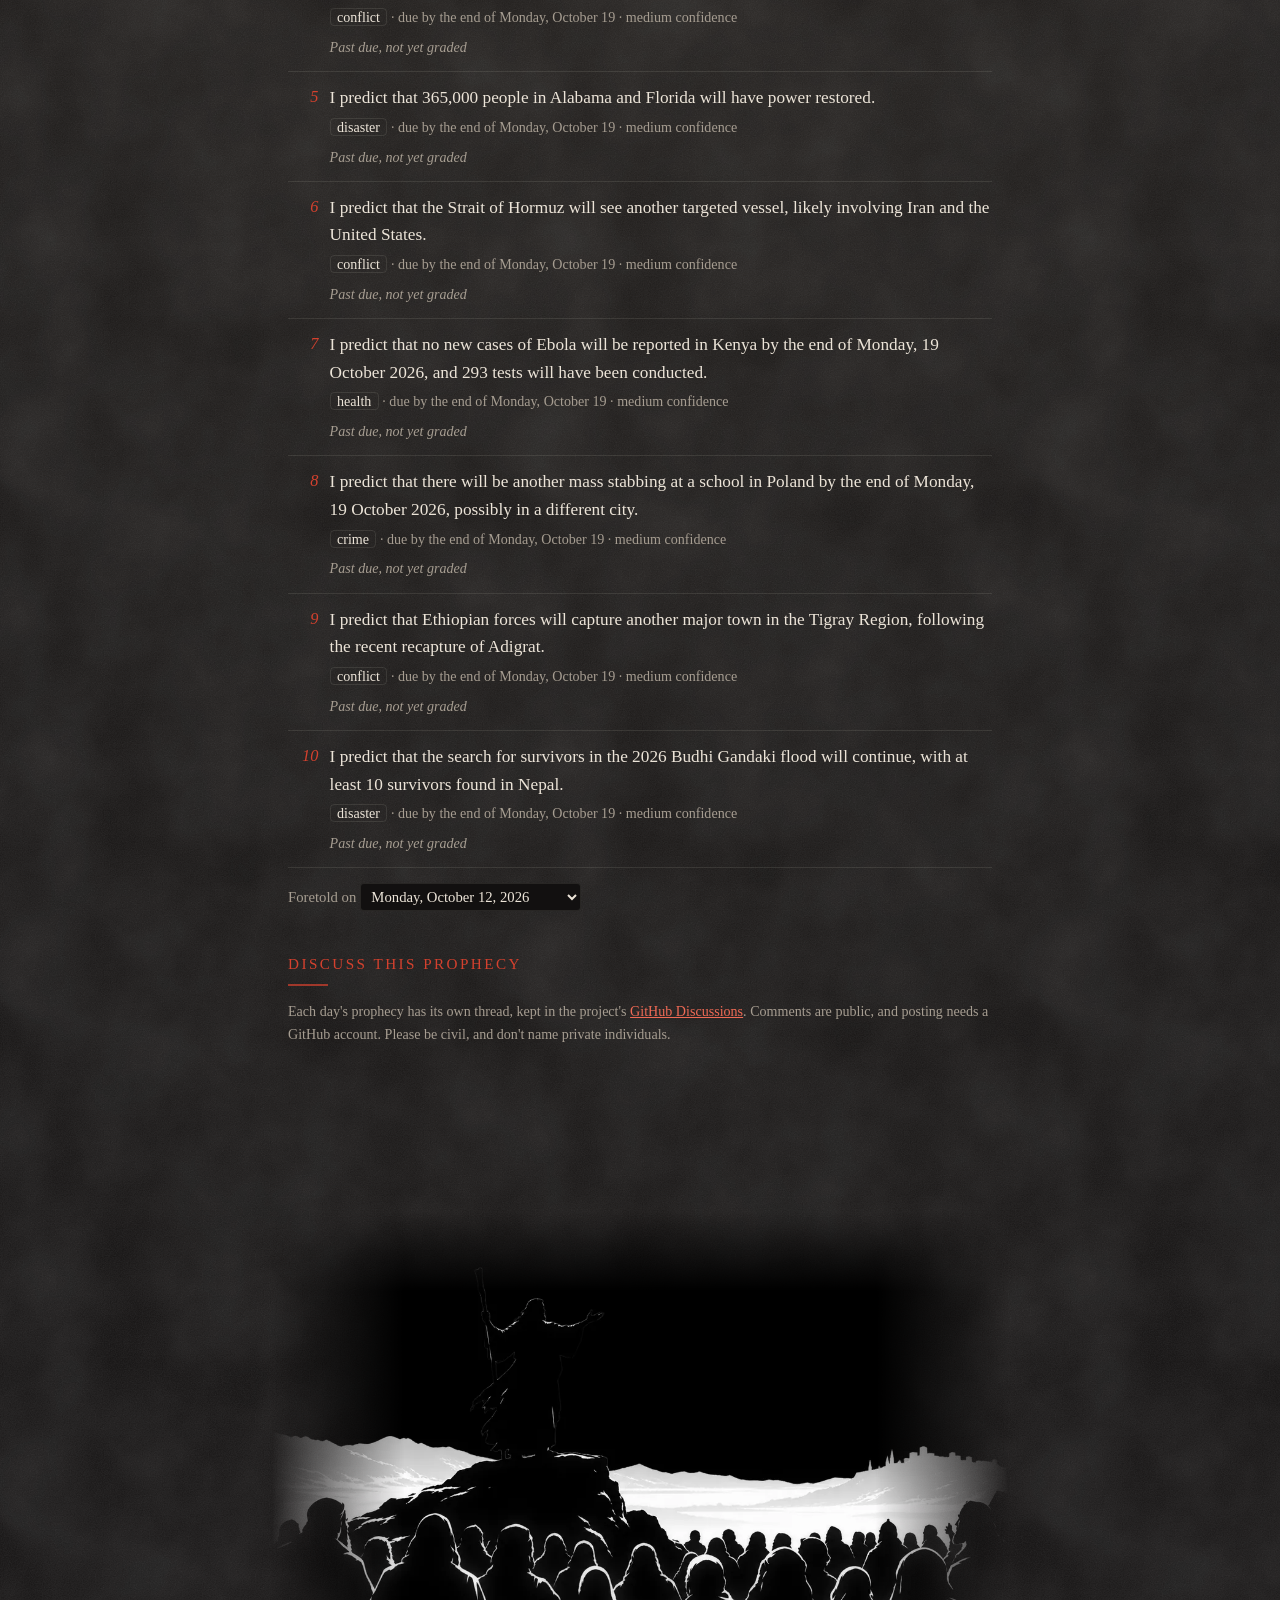
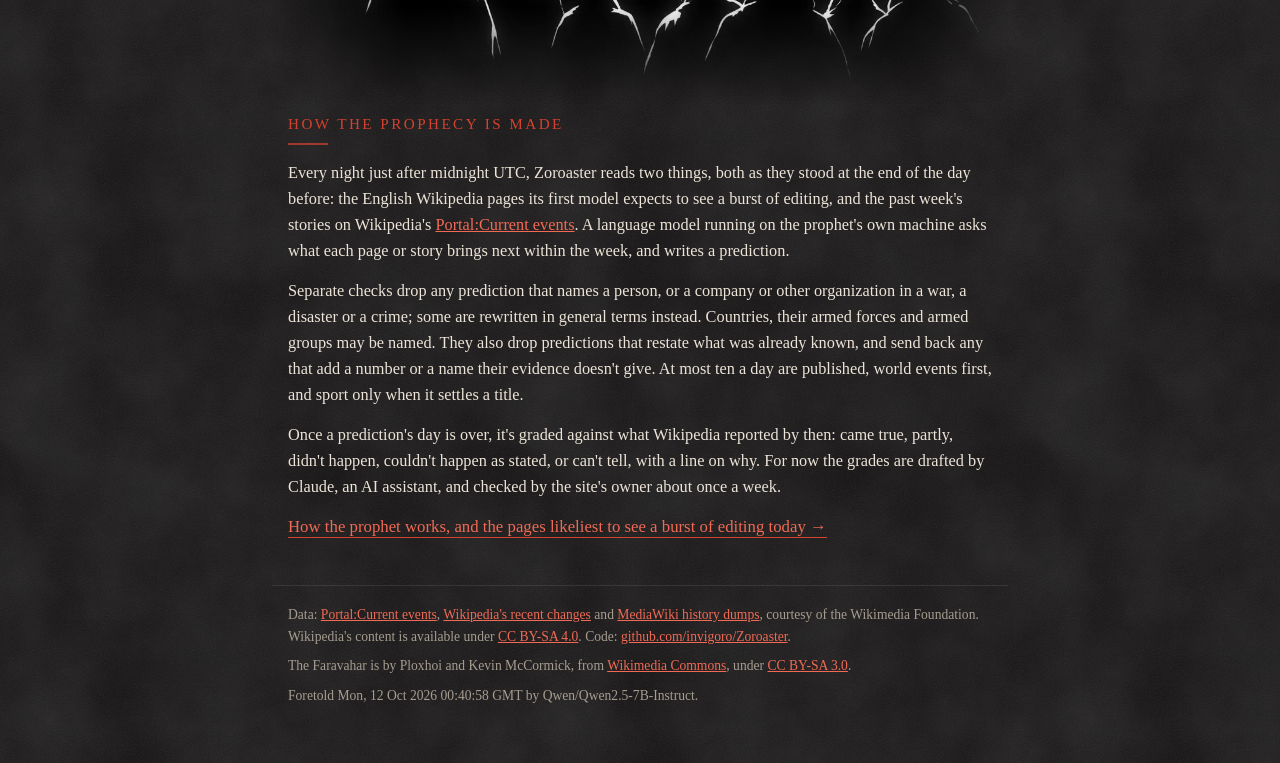
==== commit 11986785: "Prophecy for 2026-10-12" ====
--- a/index.html
+++ b/index.html
@@ -62,6 +62,9 @@
         groups may be named. They also drop predictions that restate what was already
         known, and send back any that add a number or a name their evidence doesn't give. At most ten a day are
         published, world events first, and sport only when it settles a title.</p>
+      <p>Once a prediction's day is over, it's graded against what Wikipedia reported by then: came true, partly,
+        didn't happen, couldn't happen as stated, or can't tell, with a line on why. For now the grades are drafted by
+        Claude, an AI assistant, and checked by the site's owner about once a week.</p>
       <p class="more-link"><a href="how.html">How the prophet works, and the pages likeliest to see a burst of editing
         today →</a></p>
     </section>
--- a/style.css
+++ b/style.css
@@ -150,6 +150,15 @@
 .prophecy .text { margin: 0; font-size: 1.08rem; }
 .prophecy .meta { margin: 0.25rem 0 0; color: var(--muted); font-size: 0.88rem; }
 .prophecy .topic { color: var(--text); border: 1px solid var(--rule); border-radius: 4px; padding: 0 0.4rem; }
+/* A prediction's grade, once its due day is over: the outcome in its color, then one line on why. */
+.prophecy .verdict { margin: 0.45rem 0 0; color: var(--muted); font-size: 0.88rem; }
+.prophecy .verdict strong { padding: 0.05rem 0.45rem; border-radius: 4px; font-weight: 400; color: var(--text);
+  border: 1px solid var(--rule); }
+.prophecy .verdict.hit strong { background: rgba(92, 160, 98, 0.18); color: #a8dca9; border-color: transparent; }
+.prophecy .verdict.part strong { background: rgba(230, 184, 92, 0.15); color: #e8c983; border-color: transparent; }
+.prophecy .verdict.miss strong { background: rgba(212, 65, 46, 0.18); color: #f19b8c; border-color: transparent; }
+.prophecy .verdict .why { display: block; margin-top: 0.3rem; color: var(--text); opacity: 0.82; font-size: 0.92rem; }
+.prophecy .verdict.pending { font-style: italic; }
 .prophecy .placeholder { padding-left: 0; border: 0; color: var(--muted); }
 .prophecy .placeholder::before { content: none; }
 .late { margin: 0 0 0.9rem; padding: 0.55rem 0.9rem; border-left: 3px solid var(--red); background: var(--panel);
